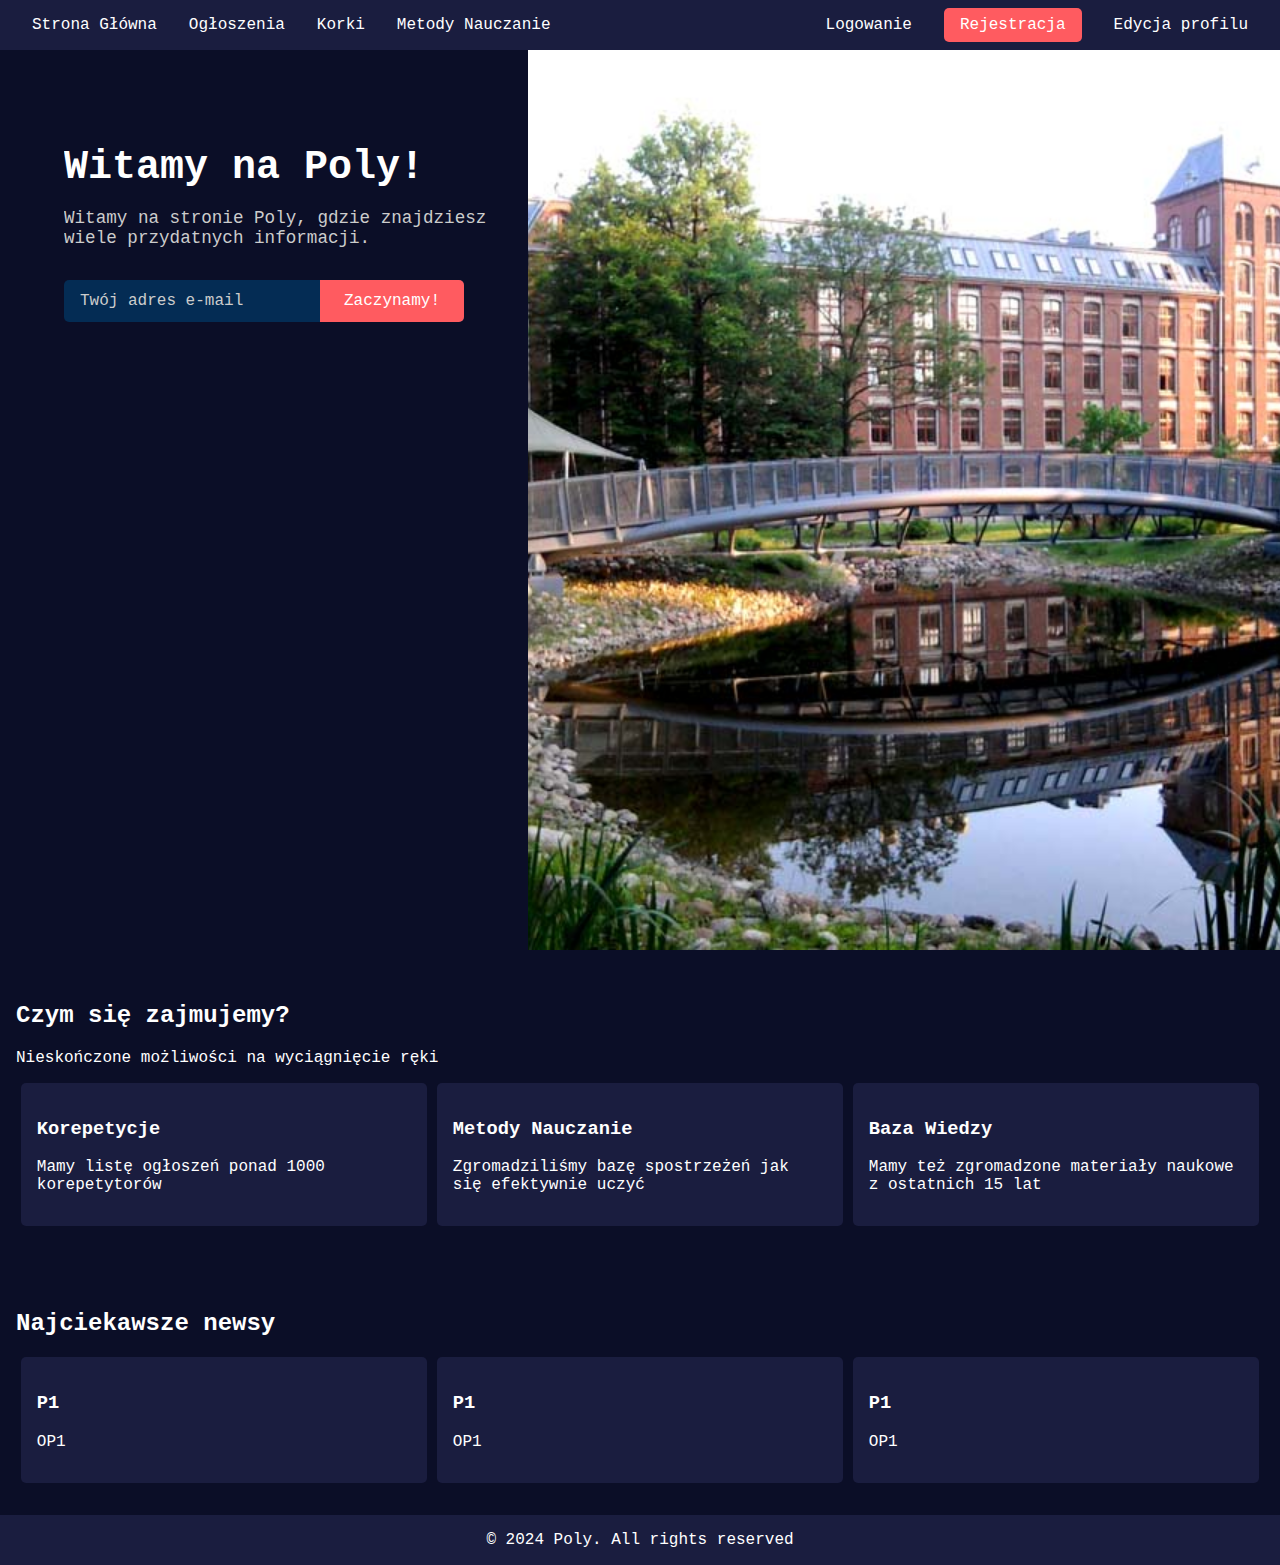
==== index.html @ f76a1f0a "zmieniono fonty" ====
<!DOCTYPE html>
<html>
<head>
    <meta charset='utf-8'>
    <meta http-equiv='X-UA-Compatible' content='IE=edge'>
    <title>Poly</title>
    <meta name='viewport' content='width=device-width, initial-scale=1'>
    <link rel='stylesheet' type='text/css' media='screen' href='main.css'>
    <link rel='stylesheet' href='styles.css'>
</head>
<body>
    <header>
        <nav>
            <ul class="nav-left">
                <li><a href="index.html">Strona Główna</a></li>
                <li><a href="subsites/info.html">Ogłoszenia</a></li>
                <li><a href="subsites/koreprtycje.html">Korki</a></li>
                <li><a href="subsites/metody.html">Metody Nauczanie</a></li>
            </ul>
            <ul class="nav-right">
                <li><a href="subsites/login.html">Logowanie</a></li>
                <li><a href="subsites/register.html" class="sign-up">Rejestracja</a></li>
                <li><a href="subsites/edit.html">Edycja profilu</a></li>
            </ul>
        </nav>
    </header>
    <section id="first">
        <div class="left-content">
            <div class="text-container">
                <h1 id="animated-text" class="animated-text">Witamy na Poly!</h1>
                <p class="subtext">Witamy na stronie Poly, gdzie znajdziesz wiele przydatnych informacji.</p>
            </div>
            <div class="email-signup">
                <input type="email" class="email-input" placeholder="Twój adres e-mail">
                <button class="signup-button">Zaczynamy!</button>
            </div>
        </div>
        <div class="right-content"></div>
    </section>
           
    <section id="what-we-do">
        <h2>Czym się zajmujemy?</h2>
        <p>Nieskończone możliwości na wyciągnięcie ręki</p>
        <div class="features">
            <div class="feature">
                <h3>Korepetycje</h3>
                <p>Mamy listę ogłoszeń ponad 1000 korepetytorów</p>
            </div>
            <div class="feature">
                <h3>Metody Nauczanie</h3>
                <p>Zgromadziliśmy bazę spostrzeżeń jak się efektywnie uczyć</p>
            </div>
            <div class="feature">
                <h3>Baza Wiedzy</h3>
                <p>Mamy też zgromadzone materiały naukowe z ostatnich 15 lat</p>
            </div>
        </div>
    </section>
    <section id="blog">
        <h2>Najciekawsze newsy</h2>
        <div class="blog-posts">
            <div class="post">
                <h3>P1</h3>
                <p>OP1</p>
            </div>
            <div class="post">
                <h3>P1</h3>
                <p>OP1</p>
            </div>
            <div class="post">
                <h3>P1</h3>
                <p>OP1</p>
            </div>
        </div>
    </section>
    <footer>&copy; 2024 Poly. All rights reserved</footer>
    <script src='script.js'></script>
</body>
</html>
---- styles.css ----
body {
    font-family: 'Courier New', Courier, monospace;;
    margin: 0;
    padding: 0;
    background-color: #0b0e27;
    color: #fff;
}

header {
    background-color: #1a1d3f;
    padding: 1rem;
}

nav {
    display: flex;
    justify-content: space-between;
}

.nav-left, .nav-right {
    display: flex;
}

nav ul {
    list-style-type: none;
    margin: 0;
    padding: 0;
}

nav ul li {
    margin: 0 1rem;
}

nav ul li a {
    color: #fff;
    text-decoration: none;
}

nav ul li .sign-up {
    background-color: #ff5b60;
    padding: 0.5rem 1rem;
    border-radius: 5px;
}

#first {
    display: flex;
    height: 100vh;
    position: relative;
}

.left-content {
    flex: 0 0 30%;
    display: flex;
    flex-direction: column;
    justify-content: center;
    padding: 2rem;
    margin-left: 2rem;
    margin-top: -35rem;
}

.right-content {
    flex: 0 0 65%; 
    background-size: cover;
    background-position: center;
    transition: background-image 1s ease-in-out;
}


.text-container {
    width: 45ch;
    overflow: hidden;
}

.animated-text {
    font-family: 'Courier New', Courier, monospace;
    font-size: 2.5rem;
    overflow: hidden;
    white-space: nowrap;
    border-right: .15em solid transparent;
    width: 45ch;
    animation: typing 3s steps(20, end);
    margin-bottom: 1rem;
}

.subtext {
    font-family: 'Courier New', Courier, monospace;
    font-size: 1.1rem;
    color: #ccc;
    margin-bottom: 2rem;
}


.email-signup {
    display: flex;
    align-items: center;
    background-color: #042c54;
    border-radius: 5px;
    overflow: hidden;
    max-width: 400px;
}

.email-input {
    font-family: 'Courier New', Courier, monospace;;
    flex: 1;
    padding: 0.75rem;
    border: none;
    border-radius: 0;
    font-size: 1rem;
    color: #fff;
    background-color: transparent;
    outline: none;
    padding-left: 1rem;
}

.email-input::placeholder {
    color: #cccccc;
}

.signup-button {
    font-family: 'Courier New', Courier, monospace;
    background-color: #ff5b60;
    color: #fff;
    padding: 0.75rem 1.5rem;
    border: none;
    cursor: pointer;
    font-size: 1rem;
    border-radius: 0;
}

.right-content {
    flex: 1;
    background-size: cover;
    background-position: center;
    transition: background-image 1s ease-in-out;
}

.features, .blog-posts {
    display: flex;
    justify-content: space-around;
}

.feature, .post {
    background-color: #1a1d3f;
    padding: 1rem;
    border-radius: 5px;
    width: 30%;
}

footer {
    background-color: #1a1d3f;
    text-align: center;
    padding: 1rem;
    position: relative;
}

@keyframes typing {
    from { width: 0; }
    to { width: 18ch; }
}

@keyframes blink-caret {
    from, to { border-color: transparent; }
    50% { border-color: orange; }
}

#what-we-do, #blog{
    padding: 2rem 1rem;
}
.features, .blog-posts{
    display: flex;
    justify-content: space-around;
}
.feature, .post{
    background-color: #1a1d3f;
    padding: 1rem;
    border-radius: 5px;
    width: 30%;
}
footer{
    background-color: #1a1d3f;
    text-align: center;
    padding: 1rem;
    position: relative;
}
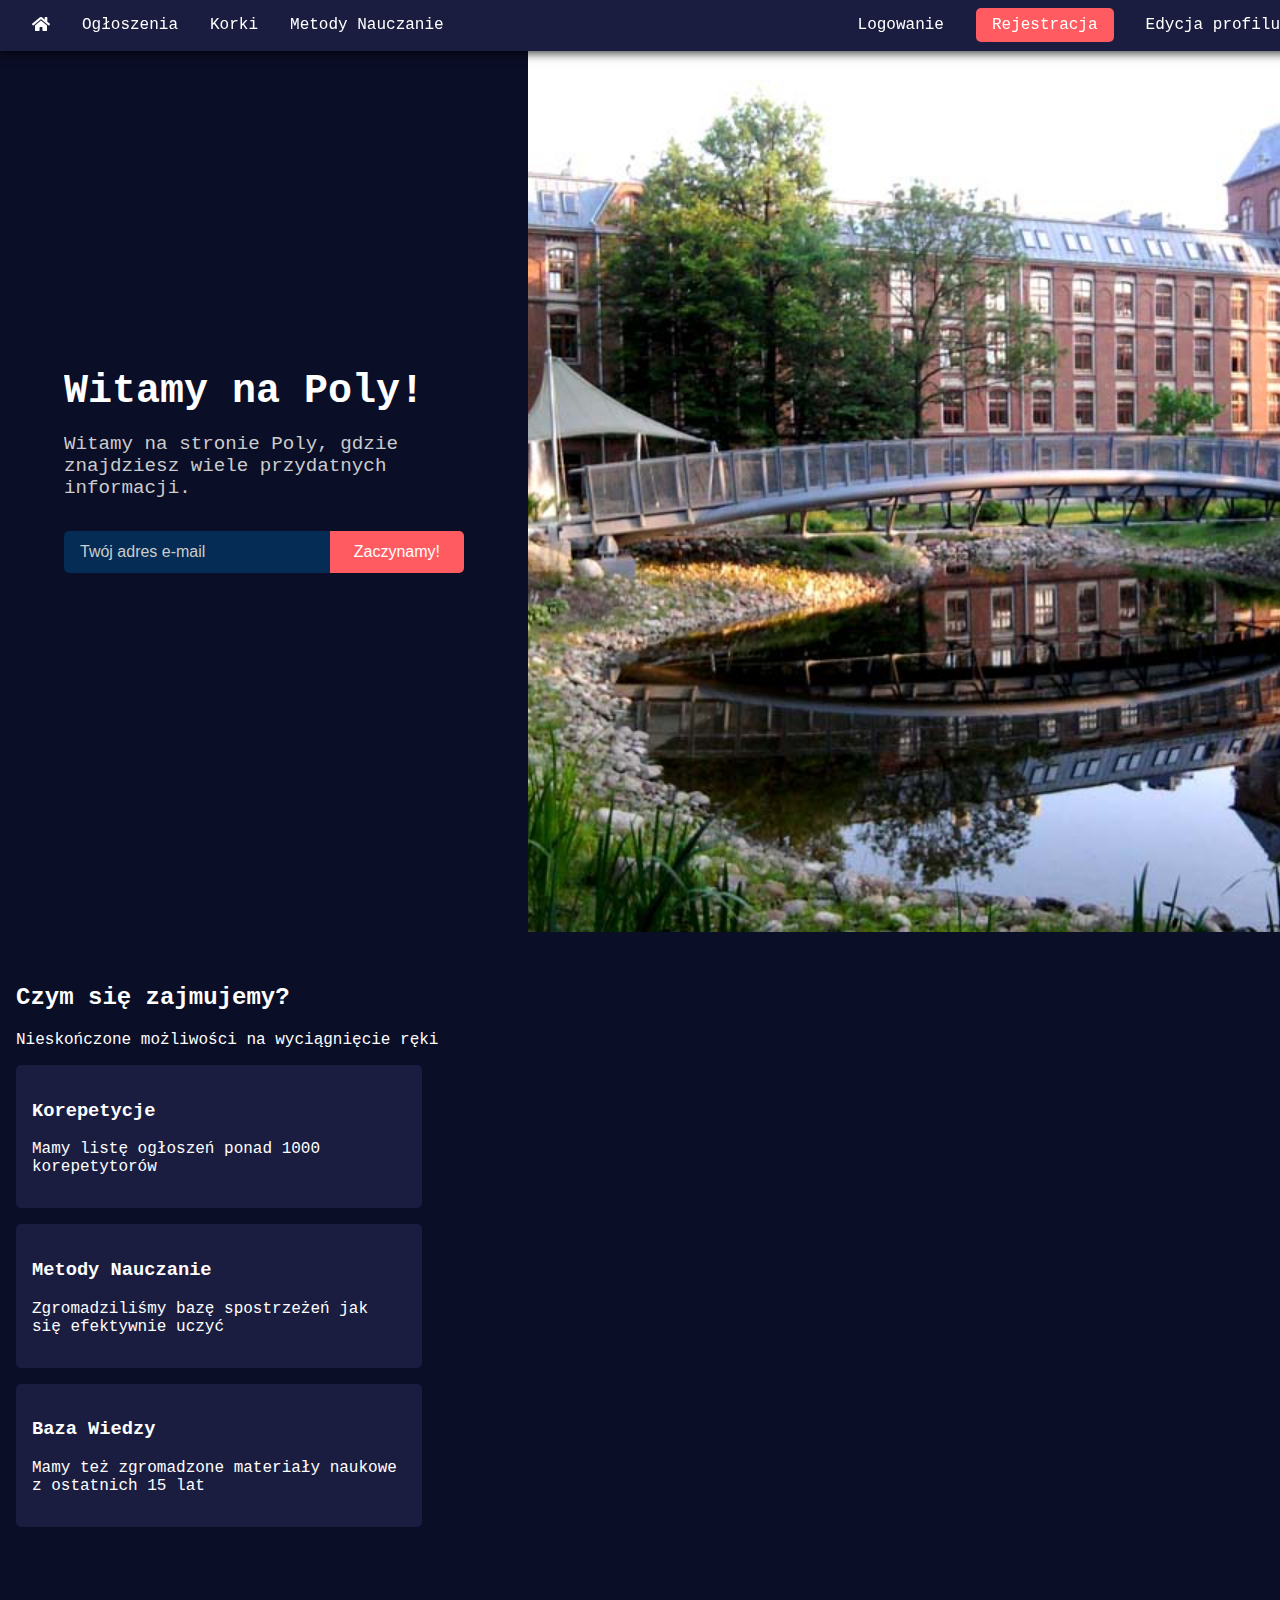
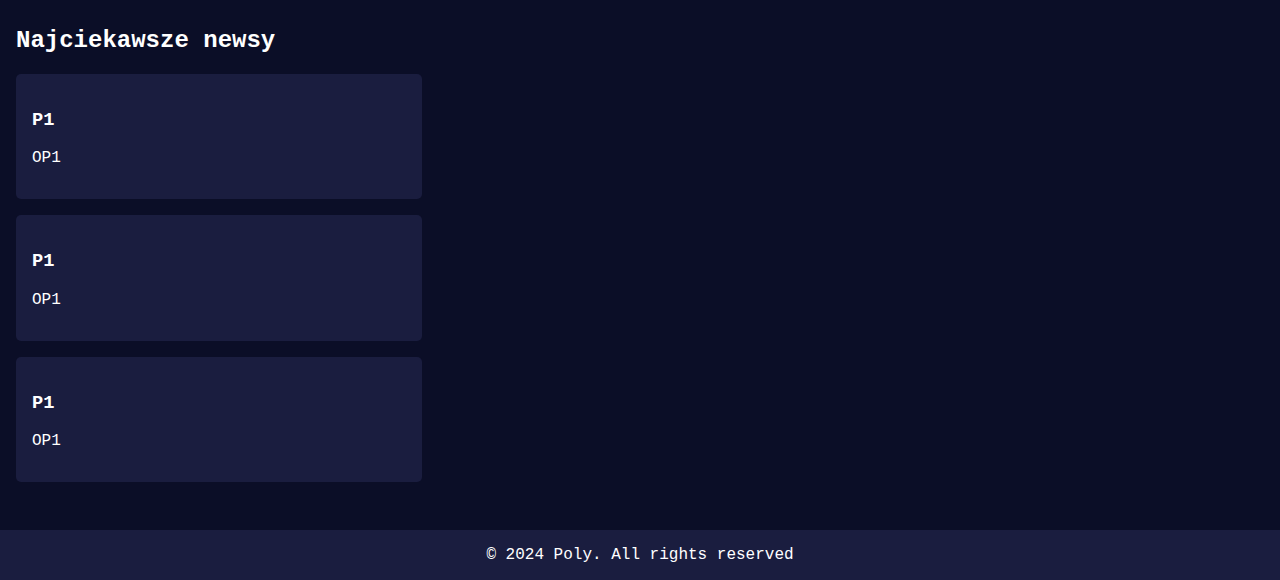
==== commit f5725190: "working on" ====
--- a/index.html
+++ b/index.html
@@ -7,12 +7,13 @@
     <meta name='viewport' content='width=device-width, initial-scale=1'>
     <link rel='stylesheet' type='text/css' media='screen' href='main.css'>
     <link rel='stylesheet' href='styles.css'>
+    <link rel="stylesheet" href="https://cdnjs.cloudflare.com/ajax/libs/font-awesome/5.15.4/css/all.min.css">
 </head>
 <body>
     <header>
         <nav>
             <ul class="nav-left">
-                <li><a href="index.html">Strona Główna</a></li>
+                <li><a href="index.html"><i class="fas fa-home"></i></a></li>
                 <li><a href="subsites/info.html">Ogłoszenia</a></li>
                 <li><a href="subsites/koreprtycje.html">Korki</a></li>
                 <li><a href="subsites/metody.html">Metody Nauczanie</a></li>
@@ -24,55 +25,59 @@
             </ul>
         </nav>
     </header>
-    <section id="first">
-        <div class="left-content">
-            <div class="text-container">
-                <h1 id="animated-text" class="animated-text">Witamy na Poly!</h1>
-                <p class="subtext">Witamy na stronie Poly, gdzie znajdziesz wiele przydatnych informacji.</p>
+    <div class="s1">
+        <section id="first">
+            <div class="left-content">
+                <div class="text-container">
+                    <h1 id="animated-text" class="animated-text">Witamy na Poly!</h1>
+                    <p class="subtext">Witamy na stronie Poly, gdzie znajdziesz wiele przydatnych informacji.</p>
+                </div>
+                <div class="email-signup">
+                    <input type="email" class="email-input" placeholder="Twój adres e-mail">
+                    <button class="signup-button">Zaczynamy!</button>
+                </div>
             </div>
-            <div class="email-signup">
-                <input type="email" class="email-input" placeholder="Twój adres e-mail">
-                <button class="signup-button">Zaczynamy!</button>
+            <div class="right-content"></div>
+        </section>
+    </div>
+    
+    <div class="s2">
+        <section id="what-we-do">
+            <h2>Czym się zajmujemy?</h2>
+            <p>Nieskończone możliwości na wyciągnięcie ręki</p>
+            <div class="features">
+                <div class="feature">
+                    <h3>Korepetycje</h3>
+                    <p>Mamy listę ogłoszeń ponad 1000 korepetytorów</p>
+                </div>
+                <div class="feature">
+                    <h3>Metody Nauczanie</h3>
+                    <p>Zgromadziliśmy bazę spostrzeżeń jak się efektywnie uczyć</p>
+                </div>
+                <div class="feature">
+                    <h3>Baza Wiedzy</h3>
+                    <p>Mamy też zgromadzone materiały naukowe z ostatnich 15 lat</p>
+                </div>
             </div>
-        </div>
-        <div class="right-content"></div>
-    </section>
-           
-    <section id="what-we-do">
-        <h2>Czym się zajmujemy?</h2>
-        <p>Nieskończone możliwości na wyciągnięcie ręki</p>
-        <div class="features">
-            <div class="feature">
-                <h3>Korepetycje</h3>
-                <p>Mamy listę ogłoszeń ponad 1000 korepetytorów</p>
+        </section>
+        <section id="blog">
+            <h2>Najciekawsze newsy</h2>
+            <div class="blog-posts">
+                <div class="post">
+                    <h3>P1</h3>
+                    <p>OP1</p>
+                </div>
+                <div class="post">
+                    <h3>P1</h3>
+                    <p>OP1</p>
+                </div>
+                <div class="post">
+                    <h3>P1</h3>
+                    <p>OP1</p>
+                </div>
             </div>
-            <div class="feature">
-                <h3>Metody Nauczanie</h3>
-                <p>Zgromadziliśmy bazę spostrzeżeń jak się efektywnie uczyć</p>
-            </div>
-            <div class="feature">
-                <h3>Baza Wiedzy</h3>
-                <p>Mamy też zgromadzone materiały naukowe z ostatnich 15 lat</p>
-            </div>
-        </div>
-    </section>
-    <section id="blog">
-        <h2>Najciekawsze newsy</h2>
-        <div class="blog-posts">
-            <div class="post">
-                <h3>P1</h3>
-                <p>OP1</p>
-            </div>
-            <div class="post">
-                <h3>P1</h3>
-                <p>OP1</p>
-            </div>
-            <div class="post">
-                <h3>P1</h3>
-                <p>OP1</p>
-            </div>
-        </div>
-    </section>
+        </section>
+    </div>     
     <footer>&copy; 2024 Poly. All rights reserved</footer>
     <script src='script.js'></script>
 </body>
--- a/styles.css
+++ b/styles.css
@@ -1,14 +1,58 @@
 body {
-    font-family: 'Courier New', Courier, monospace;;
+    font-family: Arial, sans-serif;
     margin: 0;
     padding: 0;
     background-color: #0b0e27;
     color: #fff;
+    scroll-behavior: smooth; 
+    font-family: 'Courier New', Courier, monospace;
 }
 
 header {
     background-color: #1a1d3f;
     padding: 1rem;
+    position: fixed; 
+    top: 0;
+    width: 100%;
+    z-index: 1000; 
+    transition: opacity 0.5s ease, box-shadow 0.5s ease; 
+    box-shadow: 0 2px 10px rgba(0, 0, 0, 0.8); 
+}
+
+.header {
+    position: fixed;
+    top: 0;
+    width: 100%;
+    background-color: #2c2f33;
+    box-shadow: 0 4px 2px -2px gray;
+    z-index: 1000;
+    transition: all 0.3s ease-in-out;
+}
+
+.header ul {
+    display: flex;
+    list-style-type: none;
+    margin: 0;
+    padding: 0;
+}
+
+.header ul li {
+    margin: 0 15px;
+}
+
+.header ul li a {
+    text-decoration: none;
+    color: #ffffff;
+    font-size: 18px;
+    transition: color 0.3s ease-in-out;
+}
+
+.header ul li a:hover {
+    color: #f39c12;
+}
+
+.header ul li a i {
+    font-size: 20px;
 }
 
 nav {
@@ -41,10 +85,15 @@
     border-radius: 5px;
 }
 
-#first {
+#first, #second {
     display: flex;
     height: 100vh;
     position: relative;
+    padding-top: 2rem; 
+}
+
+#first {
+    flex-direction: row;
 }
 
 .left-content {
@@ -54,16 +103,8 @@
     justify-content: center;
     padding: 2rem;
     margin-left: 2rem;
-    margin-top: -35rem;
-}
-
-.right-content {
-    flex: 0 0 65%; 
-    background-size: cover;
-    background-position: center;
-    transition: background-image 1s ease-in-out;
-}
-
+    margin-top: -3rem;
+}
 
 .text-container {
     width: 45ch;
@@ -71,7 +112,6 @@
 }
 
 .animated-text {
-    font-family: 'Courier New', Courier, monospace;
     font-size: 2.5rem;
     overflow: hidden;
     white-space: nowrap;
@@ -82,13 +122,11 @@
 }
 
 .subtext {
-    font-family: 'Courier New', Courier, monospace;
-    font-size: 1.1rem;
+    font-size: 1.2rem;
     color: #ccc;
     margin-bottom: 2rem;
 }
 
-
 .email-signup {
     display: flex;
     align-items: center;
@@ -99,7 +137,6 @@
 }
 
 .email-input {
-    font-family: 'Courier New', Courier, monospace;;
     flex: 1;
     padding: 0.75rem;
     border: none;
@@ -116,7 +153,6 @@
 }
 
 .signup-button {
-    font-family: 'Courier New', Courier, monospace;
     background-color: #ff5b60;
     color: #fff;
     padding: 0.75rem 1.5rem;
@@ -127,7 +163,7 @@
 }
 
 .right-content {
-    flex: 1;
+    flex: 0 0 70%;
     background-size: cover;
     background-position: center;
     transition: background-image 1s ease-in-out;
@@ -135,15 +171,18 @@
 
 .features, .blog-posts {
     display: flex;
-    justify-content: space-around;
+    flex-direction: column;
+    align-items: flex-start; 
 }
 
 .feature, .post {
     background-color: #1a1d3f;
     padding: 1rem;
     border-radius: 5px;
-    width: 30%;
-}
+    width: 100%; 
+    margin-bottom: 1rem; 
+}
+
 
 footer {
     background-color: #1a1d3f;
@@ -154,7 +193,7 @@
 
 @keyframes typing {
     from { width: 0; }
-    to { width: 18ch; }
+    to { width: 45ch; }
 }
 
 @keyframes blink-caret {
@@ -162,6 +201,7 @@
     50% { border-color: orange; }
 }
 
+
 #what-we-do, #blog{
     padding: 2rem 1rem;
 }
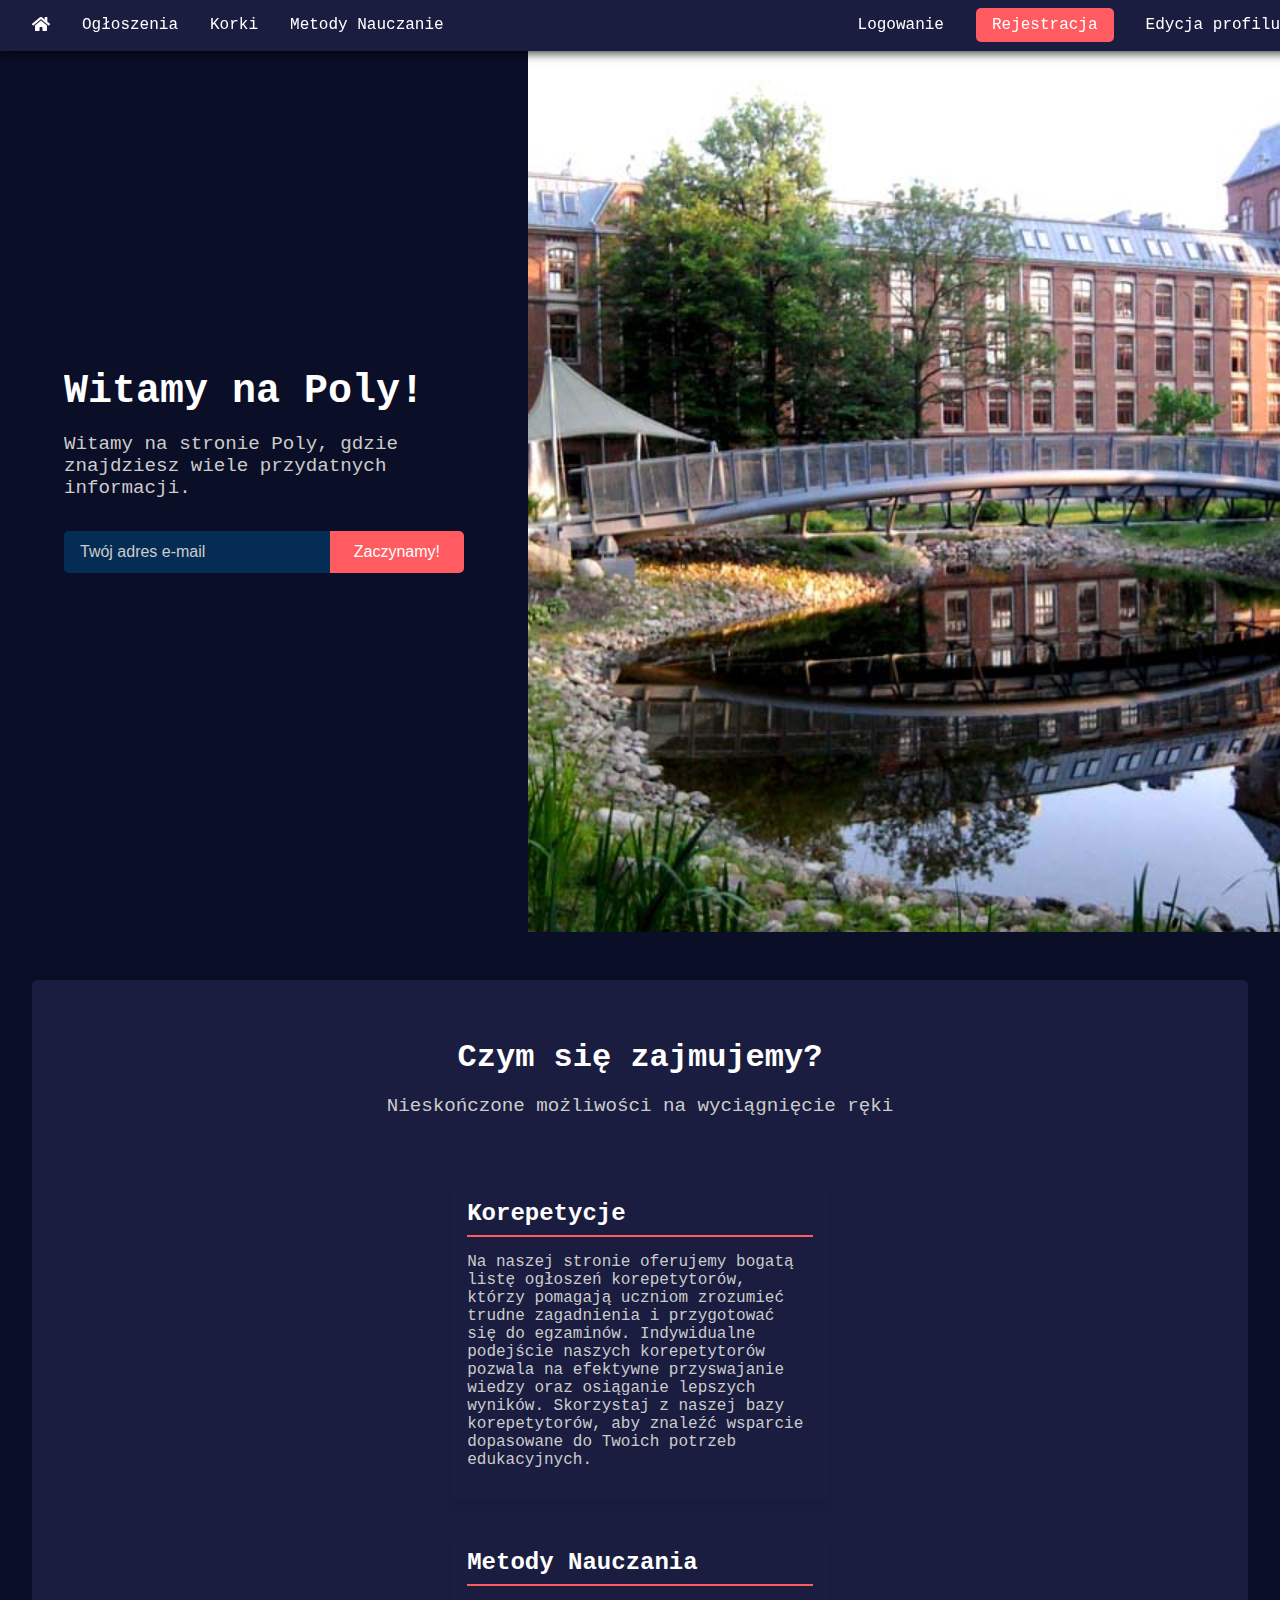
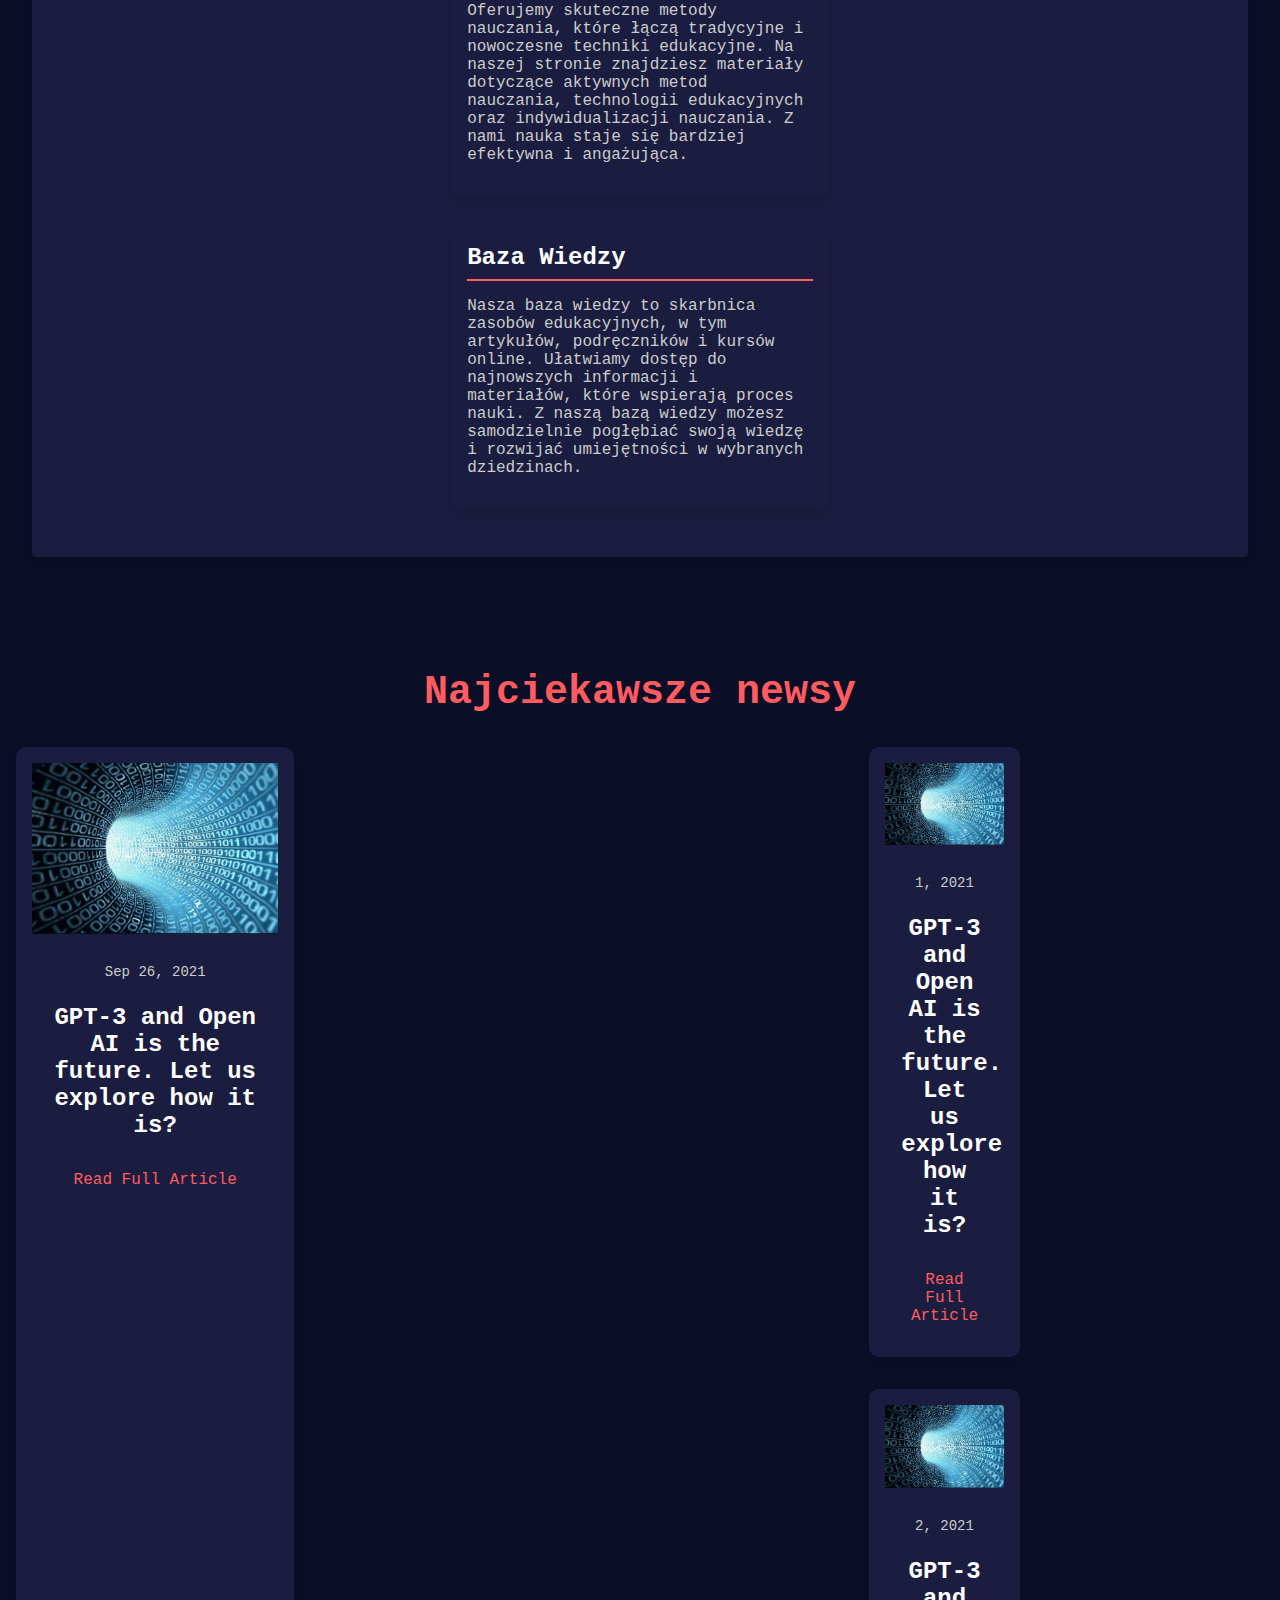
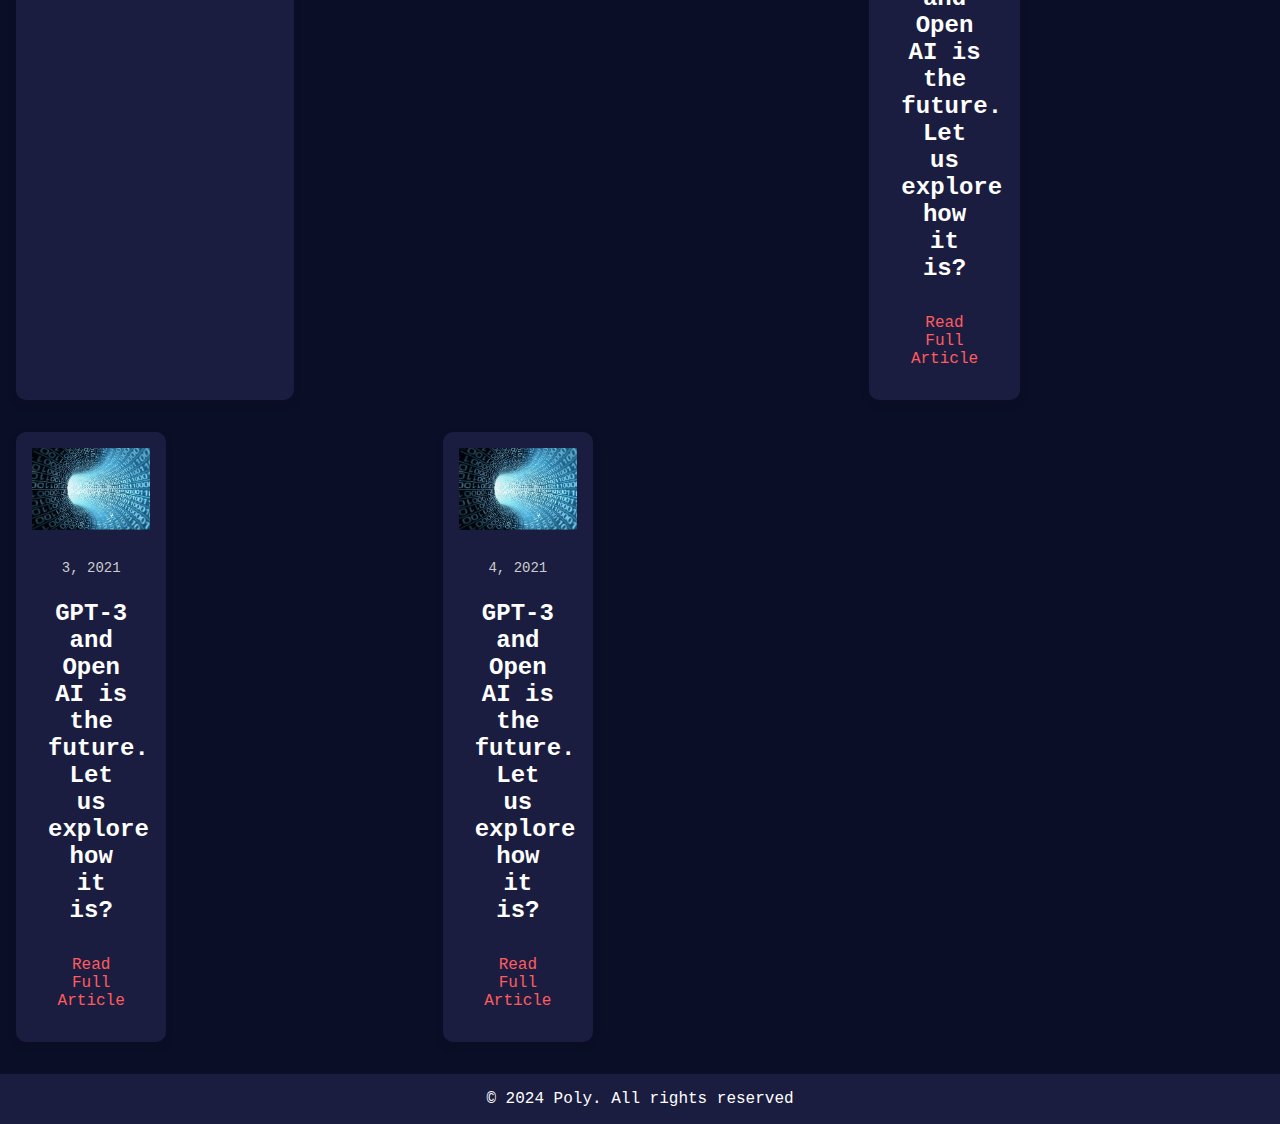
==== commit cc807190: "main site almost done" ====
--- a/index.html
+++ b/index.html
@@ -1,5 +1,6 @@
 <!DOCTYPE html>
 <html>
+
 <head>
     <meta charset='utf-8'>
     <meta http-equiv='X-UA-Compatible' content='IE=edge'>
@@ -9,6 +10,7 @@
     <link rel='stylesheet' href='styles.css'>
     <link rel="stylesheet" href="https://cdnjs.cloudflare.com/ajax/libs/font-awesome/5.15.4/css/all.min.css">
 </head>
+
 <body>
     <header>
         <nav>
@@ -40,45 +42,91 @@
             <div class="right-content"></div>
         </section>
     </div>
-    
+
     <div class="s2">
         <section id="what-we-do">
-            <h2>Czym się zajmujemy?</h2>
-            <p>Nieskończone możliwości na wyciągnięcie ręki</p>
-            <div class="features">
-                <div class="feature">
-                    <h3>Korepetycje</h3>
-                    <p>Mamy listę ogłoszeń ponad 1000 korepetytorów</p>
+            <div class="what-we-do-container">
+                <div class="what-we-do-content">
+                    <h2>Czym się zajmujemy?</h2>
+                    <p>Nieskończone możliwości na wyciągnięcie ręki</p>
                 </div>
-                <div class="feature">
-                    <h3>Metody Nauczanie</h3>
-                    <p>Zgromadziliśmy bazę spostrzeżeń jak się efektywnie uczyć</p>
+
+                <div class="features">
+                    <div class="feature">
+                        <h3>Korepetycje</h3>
+                        <p>Na naszej stronie oferujemy bogatą listę ogłoszeń korepetytorów, którzy pomagają uczniom
+                            zrozumieć trudne zagadnienia i przygotować się do egzaminów. Indywidualne podejście naszych
+                            korepetytorów pozwala na efektywne przyswajanie wiedzy oraz osiąganie lepszych wyników.
+                            Skorzystaj z naszej bazy korepetytorów, aby znaleźć wsparcie dopasowane do Twoich potrzeb
+                            edukacyjnych.</p>
+                    </div>
+                    <div class="feature">
+                        <h3>Metody Nauczania</h3>
+                        <p>Oferujemy skuteczne metody nauczania, które łączą tradycyjne i nowoczesne techniki
+                            edukacyjne. Na naszej stronie znajdziesz materiały dotyczące aktywnych metod nauczania,
+                            technologii edukacyjnych oraz indywidualizacji nauczania. Z nami nauka staje się bardziej
+                            efektywna i angażująca.</p>
+                    </div>
+                    <div class="feature">
+                        <h3>Baza Wiedzy</h3>
+                        <p>Nasza baza wiedzy to skarbnica zasobów edukacyjnych, w tym artykułów, podręczników i kursów
+                            online. Ułatwiamy dostęp do najnowszych informacji i materiałów, które wspierają proces
+                            nauki. Z naszą bazą wiedzy możesz samodzielnie pogłębiać swoją wiedzę i rozwijać
+                            umiejętności w wybranych dziedzinach.</p>
+                    </div>
+
                 </div>
-                <div class="feature">
-                    <h3>Baza Wiedzy</h3>
-                    <p>Mamy też zgromadzone materiały naukowe z ostatnich 15 lat</p>
+        </section>
+    </div>
+    <section id="blog" class="s3">
+        <h2>Najciekawsze newsy</h2>
+        <div class="blog-posts">
+            <div class="post post-large">
+                <img src="blogimg/s1.png" alt="Post Image 1">
+                <div class="post-content">
+                    <p class="post-date">Sep 26, 2021</p>
+                    <h3>GPT-3 and Open AI is the future. Let us explore how it is?</h3>
+                    <a href="#" class="read-more">Read Full Article</a>
                 </div>
             </div>
-        </section>
-        <section id="blog">
-            <h2>Najciekawsze newsy</h2>
-            <div class="blog-posts">
-                <div class="post">
-                    <h3>P1</h3>
-                    <p>OP1</p>
-                </div>
-                <div class="post">
-                    <h3>P1</h3>
-                    <p>OP1</p>
-                </div>
-                <div class="post">
-                    <h3>P1</h3>
-                    <p>OP1</p>
+            <div class="post">
+                <img src="blogimg/s1.png" alt="Post Image 2">
+                <div class="post-content">
+                    <p class="post-date">1, 2021</p>
+                    <h3>GPT-3 and Open AI is the future. Let us explore how it is?</h3>
+                    <a href="#" class="read-more">Read Full Article</a>
                 </div>
             </div>
-        </section>
-    </div>     
+            <div class="post">
+                <img src="blogimg/s1.png" alt="Post Image 3">
+                <div class="post-content">
+                    <p class="post-date">2, 2021</p>
+                    <h3>GPT-3 and Open AI is the future. Let us explore how it is?</h3>
+                    <a href="#" class="read-more">Read Full Article</a>
+                </div>
+            </div>
+            <div class="post">
+                <img src="blogimg/s1.png" alt="Post Image 4">
+                <div class="post-content">
+                    <p class="post-date">3, 2021</p>
+                    <h3>GPT-3 and Open AI is the future. Let us explore how it is?</h3>
+                    <a href="#" class="read-more">Read Full Article</a>
+                </div>
+            </div>
+            <div class="post">
+                <img src="blogimg/s1.png" alt="Post Image 5">
+                <div class="post-content">
+                    <p class="post-date">4, 2021</p>
+                    <h3>GPT-3 and Open AI is the future. Let us explore how it is?</h3>
+                    <a href="#" class="read-more">Read Full Article</a>
+                </div>
+            </div>
+        </div>
+    </section>
+
+    </div>
     <footer>&copy; 2024 Poly. All rights reserved</footer>
     <script src='script.js'></script>
 </body>
-</html>
+
+</html>--- a/styles.css
+++ b/styles.css
@@ -1,223 +1,353 @@
 body {
-    font-family: Arial, sans-serif;
-    margin: 0;
-    padding: 0;
-    background-color: #0b0e27;
-    color: #fff;
-    scroll-behavior: smooth; 
-    font-family: 'Courier New', Courier, monospace;
+  font-family: "Courier New", Courier, monospace;
+  margin: 0;
+  padding: 0;
+  background-color: #0b0e27;
+  color: #fff;
+  scroll-behavior: smooth;
 }
 
 header {
-    background-color: #1a1d3f;
-    padding: 1rem;
-    position: fixed; 
-    top: 0;
-    width: 100%;
-    z-index: 1000; 
-    transition: opacity 0.5s ease, box-shadow 0.5s ease; 
-    box-shadow: 0 2px 10px rgba(0, 0, 0, 0.8); 
+  background-color: #1a1d3f;
+  padding: 1rem;
+  position: fixed;
+  top: 0;
+  width: 100%;
+  z-index: 1000;
+  transition:
+    opacity 0.5s ease,
+    box-shadow 0.5s ease;
+  box-shadow: 0 2px 10px rgba(0, 0, 0, 0.8);
 }
 
 .header {
-    position: fixed;
-    top: 0;
-    width: 100%;
-    background-color: #2c2f33;
-    box-shadow: 0 4px 2px -2px gray;
-    z-index: 1000;
-    transition: all 0.3s ease-in-out;
+  position: fixed;
+  top: 0;
+  width: 100%;
+  background-color: #2c2f33;
+  box-shadow: 0 4px 2px -2px gray;
+  z-index: 1000;
+  transition: all 0.3s ease-in-out;
 }
 
 .header ul {
-    display: flex;
-    list-style-type: none;
-    margin: 0;
-    padding: 0;
+  display: flex;
+  list-style-type: none;
+  margin: 0;
+  padding: 0;
 }
 
 .header ul li {
-    margin: 0 15px;
+  margin: 0 15px;
 }
 
 .header ul li a {
-    text-decoration: none;
-    color: #ffffff;
-    font-size: 18px;
-    transition: color 0.3s ease-in-out;
+  text-decoration: none;
+  color: #ffffff;
+  font-size: 18px;
+  transition: color 0.3s ease-in-out;
 }
 
 .header ul li a:hover {
-    color: #f39c12;
+  color: #f39c12;
 }
 
 .header ul li a i {
-    font-size: 20px;
+  font-size: 20px;
 }
 
 nav {
-    display: flex;
-    justify-content: space-between;
-}
-
-.nav-left, .nav-right {
-    display: flex;
+  display: flex;
+  justify-content: space-between;
+}
+
+.nav-left,
+.nav-right {
+  display: flex;
 }
 
 nav ul {
-    list-style-type: none;
-    margin: 0;
-    padding: 0;
+  list-style-type: none;
+  margin: 0;
+  padding: 0;
 }
 
 nav ul li {
-    margin: 0 1rem;
+  margin: 0 1rem;
 }
 
 nav ul li a {
-    color: #fff;
-    text-decoration: none;
+  color: #fff;
+  text-decoration: none;
 }
 
 nav ul li .sign-up {
-    background-color: #ff5b60;
-    padding: 0.5rem 1rem;
-    border-radius: 5px;
-}
-
-#first, #second {
-    display: flex;
-    height: 100vh;
-    position: relative;
-    padding-top: 2rem; 
+  background-color: #ff5b60;
+  padding: 0.5rem 1rem;
+  border-radius: 5px;
+}
+
+#first,
+#second {
+  display: flex;
+  height: 100vh;
+  position: relative;
+  padding-top: 2rem;
 }
 
 #first {
-    flex-direction: row;
+  flex-direction: row;
 }
 
 .left-content {
-    flex: 0 0 30%;
-    display: flex;
-    flex-direction: column;
-    justify-content: center;
-    padding: 2rem;
-    margin-left: 2rem;
-    margin-top: -3rem;
+  flex: 0 0 30%;
+  display: flex;
+  flex-direction: column;
+  justify-content: center;
+  padding: 2rem;
+  margin-left: 2rem;
+  margin-top: -3rem;
 }
 
 .text-container {
-    width: 45ch;
-    overflow: hidden;
+  width: 45ch;
+  overflow: hidden;
 }
 
 .animated-text {
-    font-size: 2.5rem;
-    overflow: hidden;
-    white-space: nowrap;
-    border-right: .15em solid transparent;
-    width: 45ch;
-    animation: typing 3s steps(20, end);
-    margin-bottom: 1rem;
+  font-size: 2.5rem;
+  overflow: hidden;
+  white-space: nowrap;
+  border-right: 0.15em solid transparent;
+  width: 45ch;
+  animation: typing 3s steps(20, end);
+  margin-bottom: 1rem;
 }
 
 .subtext {
-    font-size: 1.2rem;
-    color: #ccc;
-    margin-bottom: 2rem;
+  font-size: 1.2rem;
+  color: #ccc;
+  margin-bottom: 2rem;
 }
 
 .email-signup {
-    display: flex;
-    align-items: center;
-    background-color: #042c54;
-    border-radius: 5px;
-    overflow: hidden;
-    max-width: 400px;
+  display: flex;
+  align-items: center;
+  background-color: #042c54;
+  border-radius: 5px;
+  overflow: hidden;
+  max-width: 400px;
 }
 
 .email-input {
-    flex: 1;
-    padding: 0.75rem;
-    border: none;
-    border-radius: 0;
-    font-size: 1rem;
-    color: #fff;
-    background-color: transparent;
-    outline: none;
-    padding-left: 1rem;
+  flex: 1;
+  padding: 0.75rem;
+  border: none;
+  border-radius: 0;
+  font-size: 1rem;
+  color: #fff;
+  background-color: transparent;
+  outline: none;
+  padding-left: 1rem;
 }
 
 .email-input::placeholder {
-    color: #cccccc;
+  color: #cccccc;
 }
 
 .signup-button {
-    background-color: #ff5b60;
-    color: #fff;
-    padding: 0.75rem 1.5rem;
-    border: none;
-    cursor: pointer;
-    font-size: 1rem;
-    border-radius: 0;
+  background-color: #ff5b60;
+  color: #fff;
+  padding: 0.75rem 1.5rem;
+  border: none;
+  cursor: pointer;
+  font-size: 1rem;
+  border-radius: 0;
 }
 
 .right-content {
-    flex: 0 0 70%;
-    background-size: cover;
-    background-position: center;
-    transition: background-image 1s ease-in-out;
-}
-
-.features, .blog-posts {
-    display: flex;
-    flex-direction: column;
-    align-items: flex-start; 
+  flex: 0 0 70%;
+  background-size: cover;
+  background-position: center;
+  transition: background-image 1s ease-in-out;
+}
+
+.what-we-do-container {
+  background-color: #1a1d3f;
+  padding: 2rem;
+  border-radius: 5px;
+  box-shadow: 0 4px 8px rgba(0, 0, 0, 0.1);
+  text-align: center;
+  margin: 1rem;
+  display: flex;
+  flex-direction: column;
+  align-items: center;
+}
+
+.what-we-do-content {
+  margin-bottom: 2rem;
+}
+
+.what-we-do-content h2 {
+  font-size: 2rem;
+  margin-bottom: 0.5rem;
+}
+
+.what-we-do-content p {
+  font-size: 1.2rem;
+  color: #ccc;
+}
+
+.side-image {
+  width: 20%;
+  max-width: 200px;
+  margin: 0 1rem;
+}
+
+.features {
+  display: flex;
+  flex-direction: column;
+  align-items: center;
+  text-align: left;
+}
+
+.feature {
+  background-color: #1a1d3f;
+  padding: 2rem;
+  border-radius: 5px;
+  width: 80%;
+  margin: 1rem;
+  box-shadow: 0 4px 8px rgba(0, 0, 0, 0.1);
+  transition:
+    transform 0.3s ease,
+    box-shadow 0.3s ease;
+}
+
+.feature h3 {
+  margin-top: 0;
+  color: #fff;
+  font-size: 1.5rem;
+  margin-bottom: 0.5rem;
+  border-bottom: 2px solid #ff5b60;
+  padding-bottom: 0.5rem;
+}
+
+.feature p {
+  color: #ccc;
+  font-size: 1rem;
+}
+
+.feature:hover {
+  transform: translateY(-5px);
+  box-shadow: 0 8px 16px rgba(0, 0, 0, 0.2);
+}
+
+@keyframes typing {
+  from {
+    width: 0;
+  }
+  to {
+    width: 20ch;
+  }
+}
+
+@keyframes blink-caret {
+  from,
+  to {
+    border-color: transparent;
+  }
+  50% {
+    border-color: orange;
+  }
+}
+
+#what-we-do,
+#blog {
+  padding: 2rem 1rem;
+}
+
+.features {
+  display: flex;
+  justify-content: space-around;
 }
 
 .feature, .post {
-    background-color: #1a1d3f;
-    padding: 1rem;
-    border-radius: 5px;
-    width: 100%; 
-    margin-bottom: 1rem; 
-}
-
+  background-color: #1a1d3f;
+  padding: 1rem;
+  border-radius: 5px;
+  width: 30%;
+}
+#blog {
+  padding: 2rem 1rem;
+  text-align: center;
+}
+
+#blog h2 {
+  font-size: 2.5rem;
+  color: #ff5b60;
+  margin-bottom: 2rem;
+}
+
+.blog-posts {
+  display: grid;
+  grid-template-columns: repeat(3, 1fr);
+  grid-template-rows: repeat(2, 1fr);
+  gap: 2rem;
+}
+
+.post {
+  background-color: #1a1d3f;
+  border-radius: 10px;
+  overflow: hidden;
+  box-shadow: 0 4px 8px rgba(0, 0, 0, 0.1);
+  transition:
+    transform 0.3s ease,
+    box-shadow 0.3s ease;
+}
+
+.post-large {
+  grid-column: span 2;
+  grid-row: span 2;
+}
+
+.post img {
+  width: 100%;
+  height: auto;
+  display: block;
+}
+
+.post-content {
+  padding: 1rem;
+}
+
+.post-date {
+  font-size: 0.875rem;
+  color: #ccc;
+  margin-bottom: 0.5rem;
+}
+
+.post h3 {
+  font-size: 1.5rem;
+  color: #fff;
+  margin-bottom: 1rem;
+}
+
+.read-more {
+  font-size: 1rem;
+  color: #ff5b60;
+  text-decoration: none;
+  display: inline-block;
+  margin-top: 1rem;
+}
+
+.post:hover {
+  transform: translateY(-5px);
+  box-shadow: 0 8px 16px rgba(0, 0, 0, 0.2);
+}
 
 footer {
-    background-color: #1a1d3f;
-    text-align: center;
-    padding: 1rem;
-    position: relative;
-}
-
-@keyframes typing {
-    from { width: 0; }
-    to { width: 45ch; }
-}
-
-@keyframes blink-caret {
-    from, to { border-color: transparent; }
-    50% { border-color: orange; }
-}
-
-
-#what-we-do, #blog{
-    padding: 2rem 1rem;
-}
-.features, .blog-posts{
-    display: flex;
-    justify-content: space-around;
-}
-.feature, .post{
-    background-color: #1a1d3f;
-    padding: 1rem;
-    border-radius: 5px;
-    width: 30%;
-}
-footer{
-    background-color: #1a1d3f;
-    text-align: center;
-    padding: 1rem;
-    position: relative;
-}+  background-color: #1a1d3f;
+  text-align: center;
+  padding: 1rem;
+  position: relative;
+}
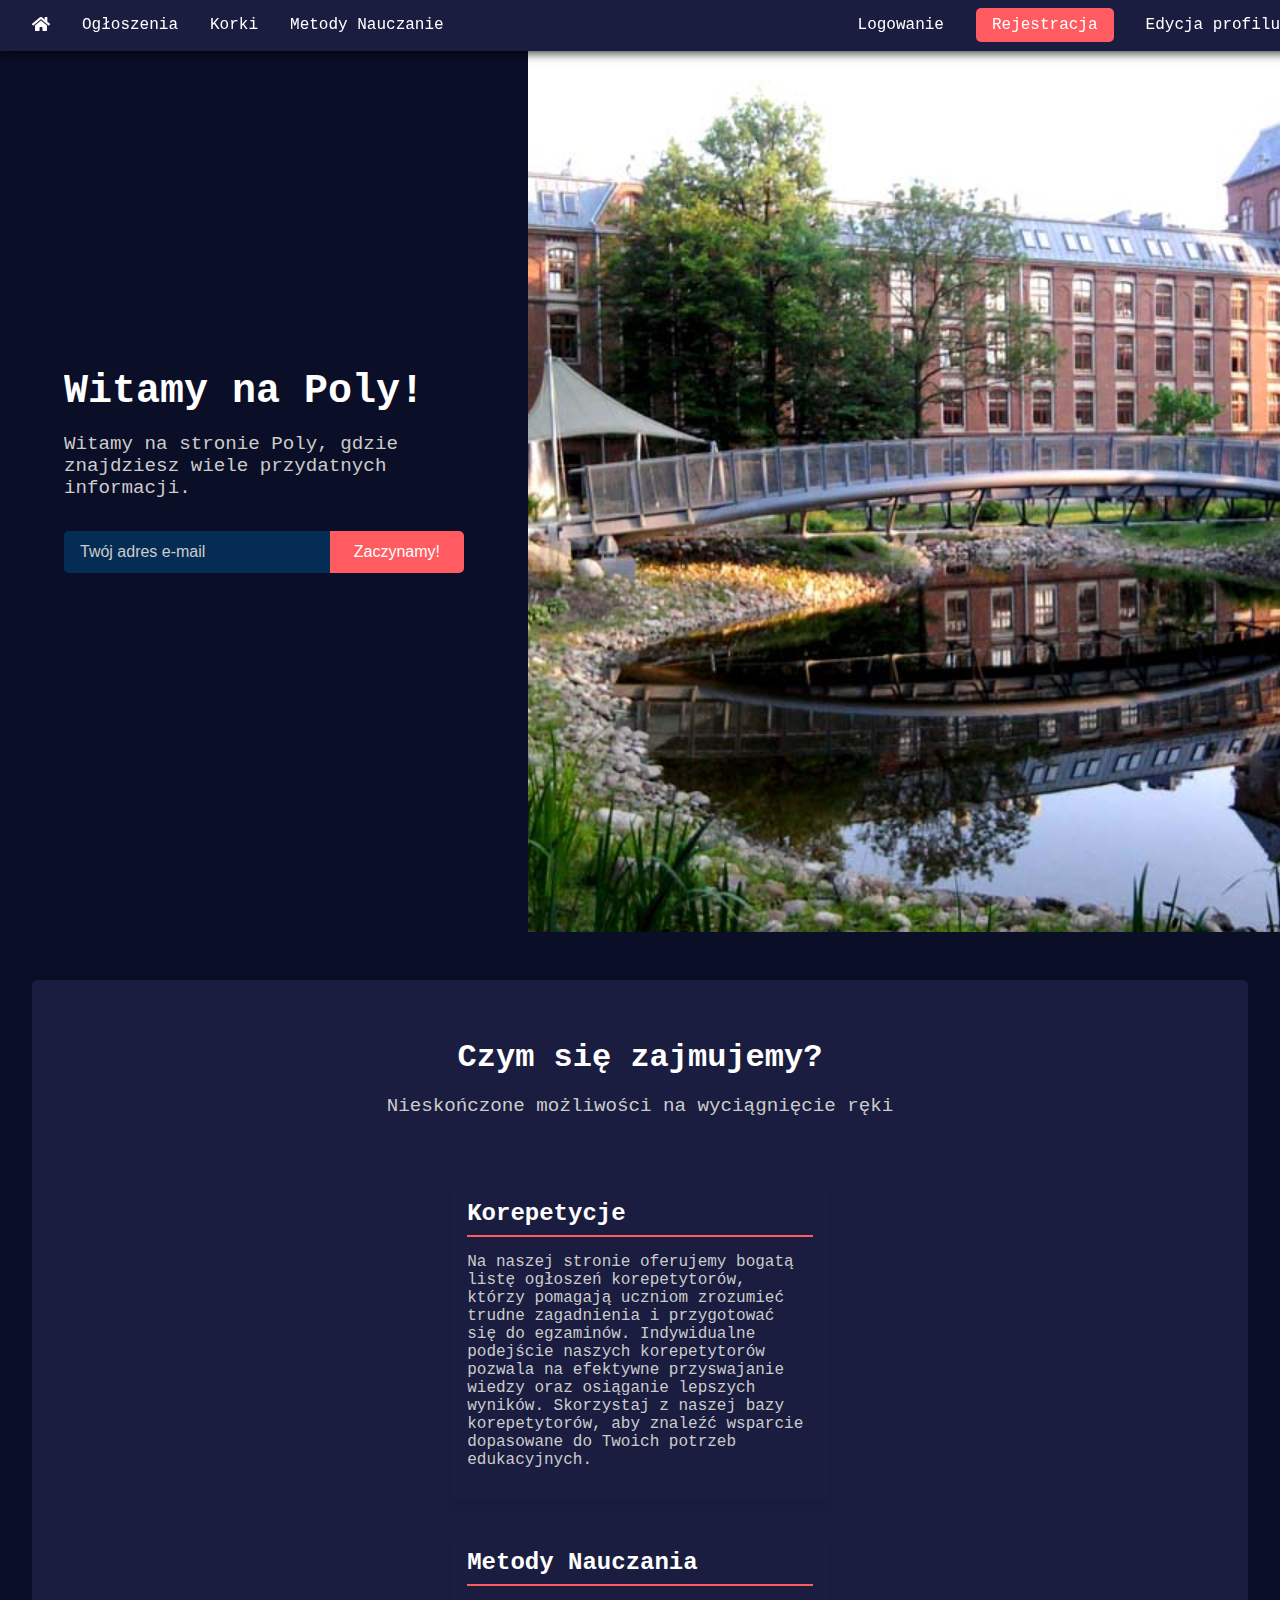
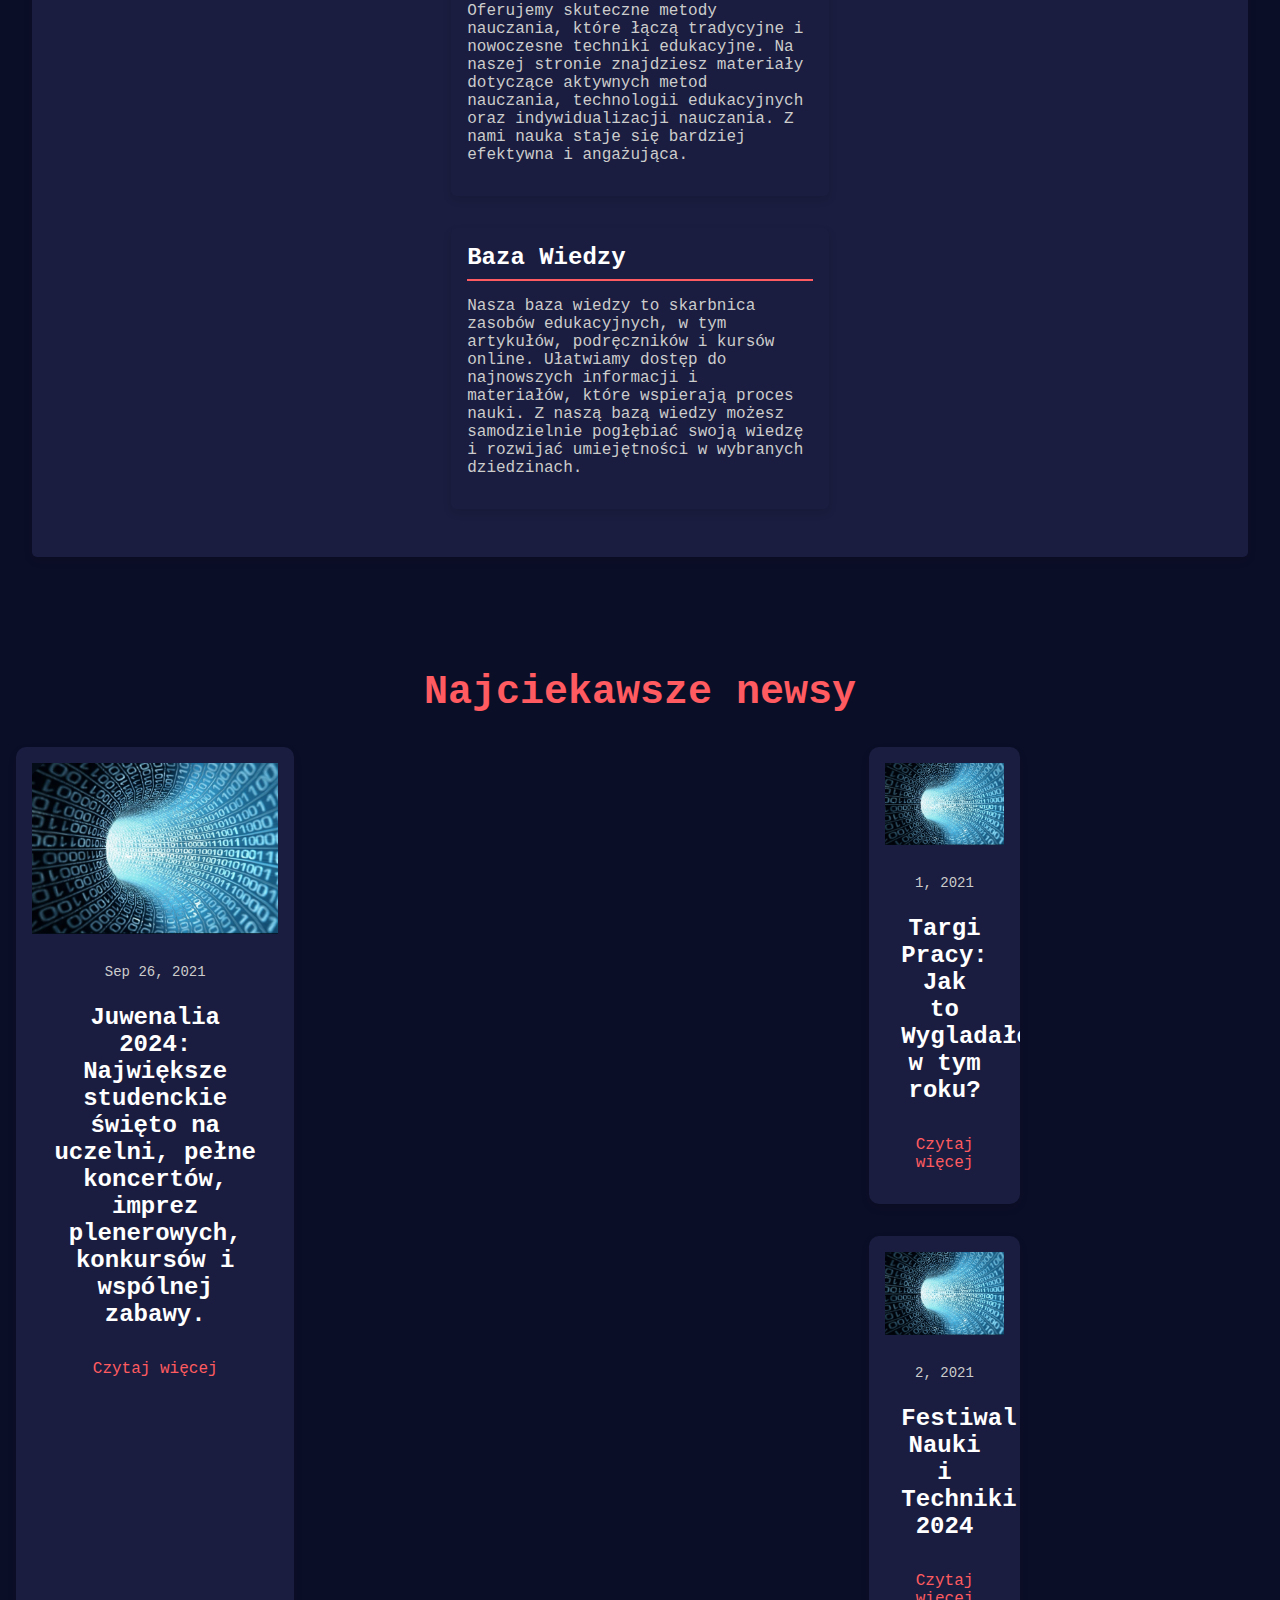
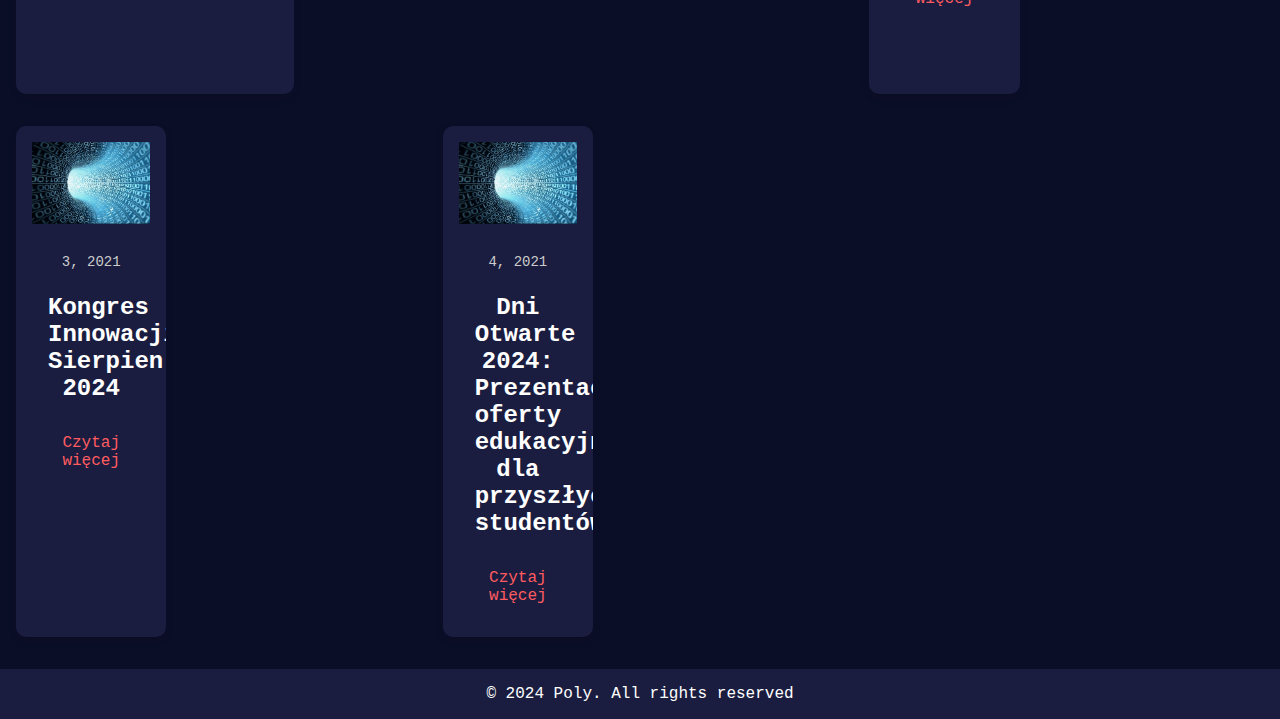
==== commit fe57e80e: "fixes" ====
--- a/index.html
+++ b/index.html
@@ -85,40 +85,40 @@
                 <img src="blogimg/s1.png" alt="Post Image 1">
                 <div class="post-content">
                     <p class="post-date">Sep 26, 2021</p>
-                    <h3>GPT-3 and Open AI is the future. Let us explore how it is?</h3>
-                    <a href="#" class="read-more">Read Full Article</a>
+                    <h3>Juwenalia 2024: Największe studenckie święto na uczelni, pełne koncertów, imprez plenerowych, konkursów i wspólnej zabawy.</h3>
+                    <a href="#" class="read-more">Czytaj więcej</a>
                 </div>
             </div>
             <div class="post">
                 <img src="blogimg/s1.png" alt="Post Image 2">
                 <div class="post-content">
                     <p class="post-date">1, 2021</p>
-                    <h3>GPT-3 and Open AI is the future. Let us explore how it is?</h3>
-                    <a href="#" class="read-more">Read Full Article</a>
+                    <h3>Targi Pracy: Jak to Wygladało w tym roku?</h3>
+                    <a href="#" class="read-more">Czytaj więcej</a>
                 </div>
             </div>
             <div class="post">
                 <img src="blogimg/s1.png" alt="Post Image 3">
                 <div class="post-content">
                     <p class="post-date">2, 2021</p>
-                    <h3>GPT-3 and Open AI is the future. Let us explore how it is?</h3>
-                    <a href="#" class="read-more">Read Full Article</a>
+                    <h3>Festiwal Nauki i Techniki 2024</h3>
+                    <a href="#" class="read-more">Czytaj więcej</a>
                 </div>
             </div>
             <div class="post">
                 <img src="blogimg/s1.png" alt="Post Image 4">
                 <div class="post-content">
                     <p class="post-date">3, 2021</p>
-                    <h3>GPT-3 and Open AI is the future. Let us explore how it is?</h3>
-                    <a href="#" class="read-more">Read Full Article</a>
+                    <h3>Kongres Innowacji Sierpien 2024</h3>
+                    <a href="#" class="read-more">Czytaj więcej</a>
                 </div>
             </div>
             <div class="post">
                 <img src="blogimg/s1.png" alt="Post Image 5">
                 <div class="post-content">
                     <p class="post-date">4, 2021</p>
-                    <h3>GPT-3 and Open AI is the future. Let us explore how it is?</h3>
-                    <a href="#" class="read-more">Read Full Article</a>
+                    <h3>Dni Otwarte 2024: Prezentacja oferty edukacyjnej dla przyszłych studentów.</h3>
+                    <a href="#" class="read-more">Czytaj więcej</a>
                 </div>
             </div>
         </div>
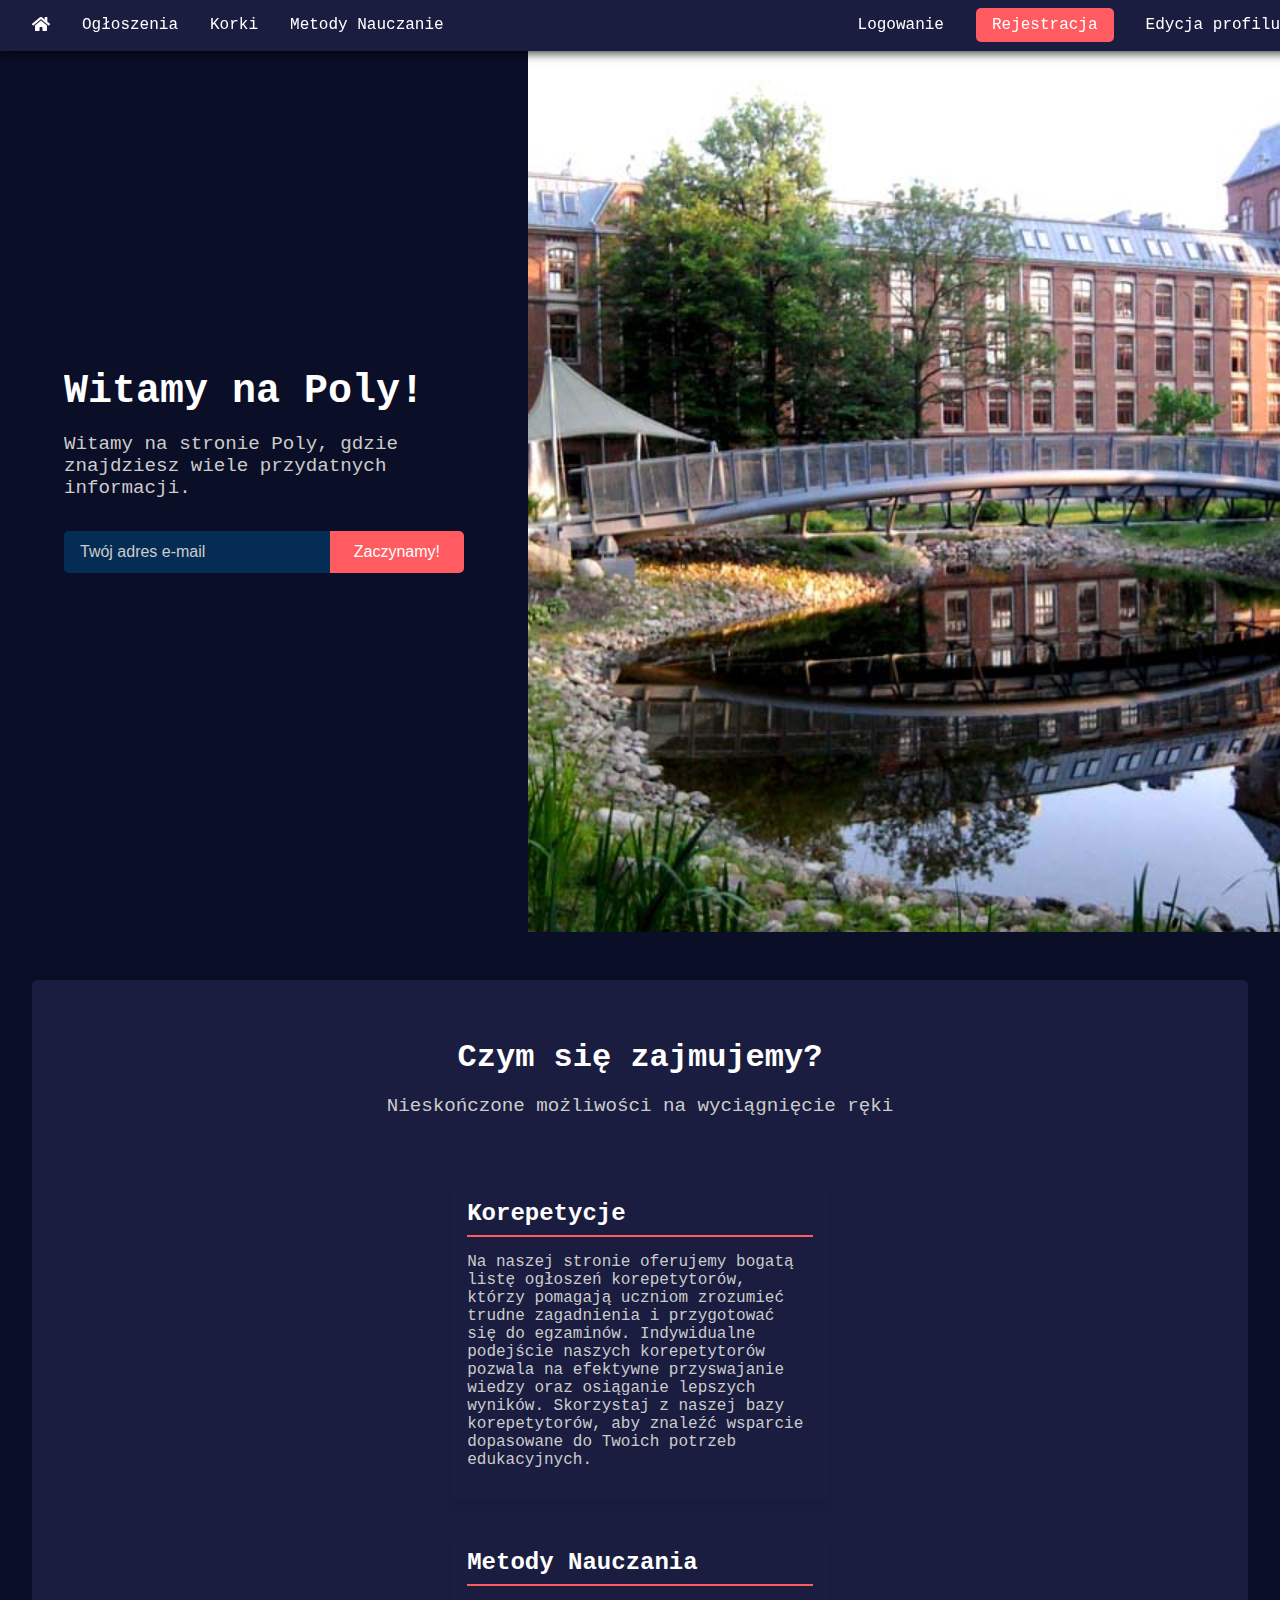
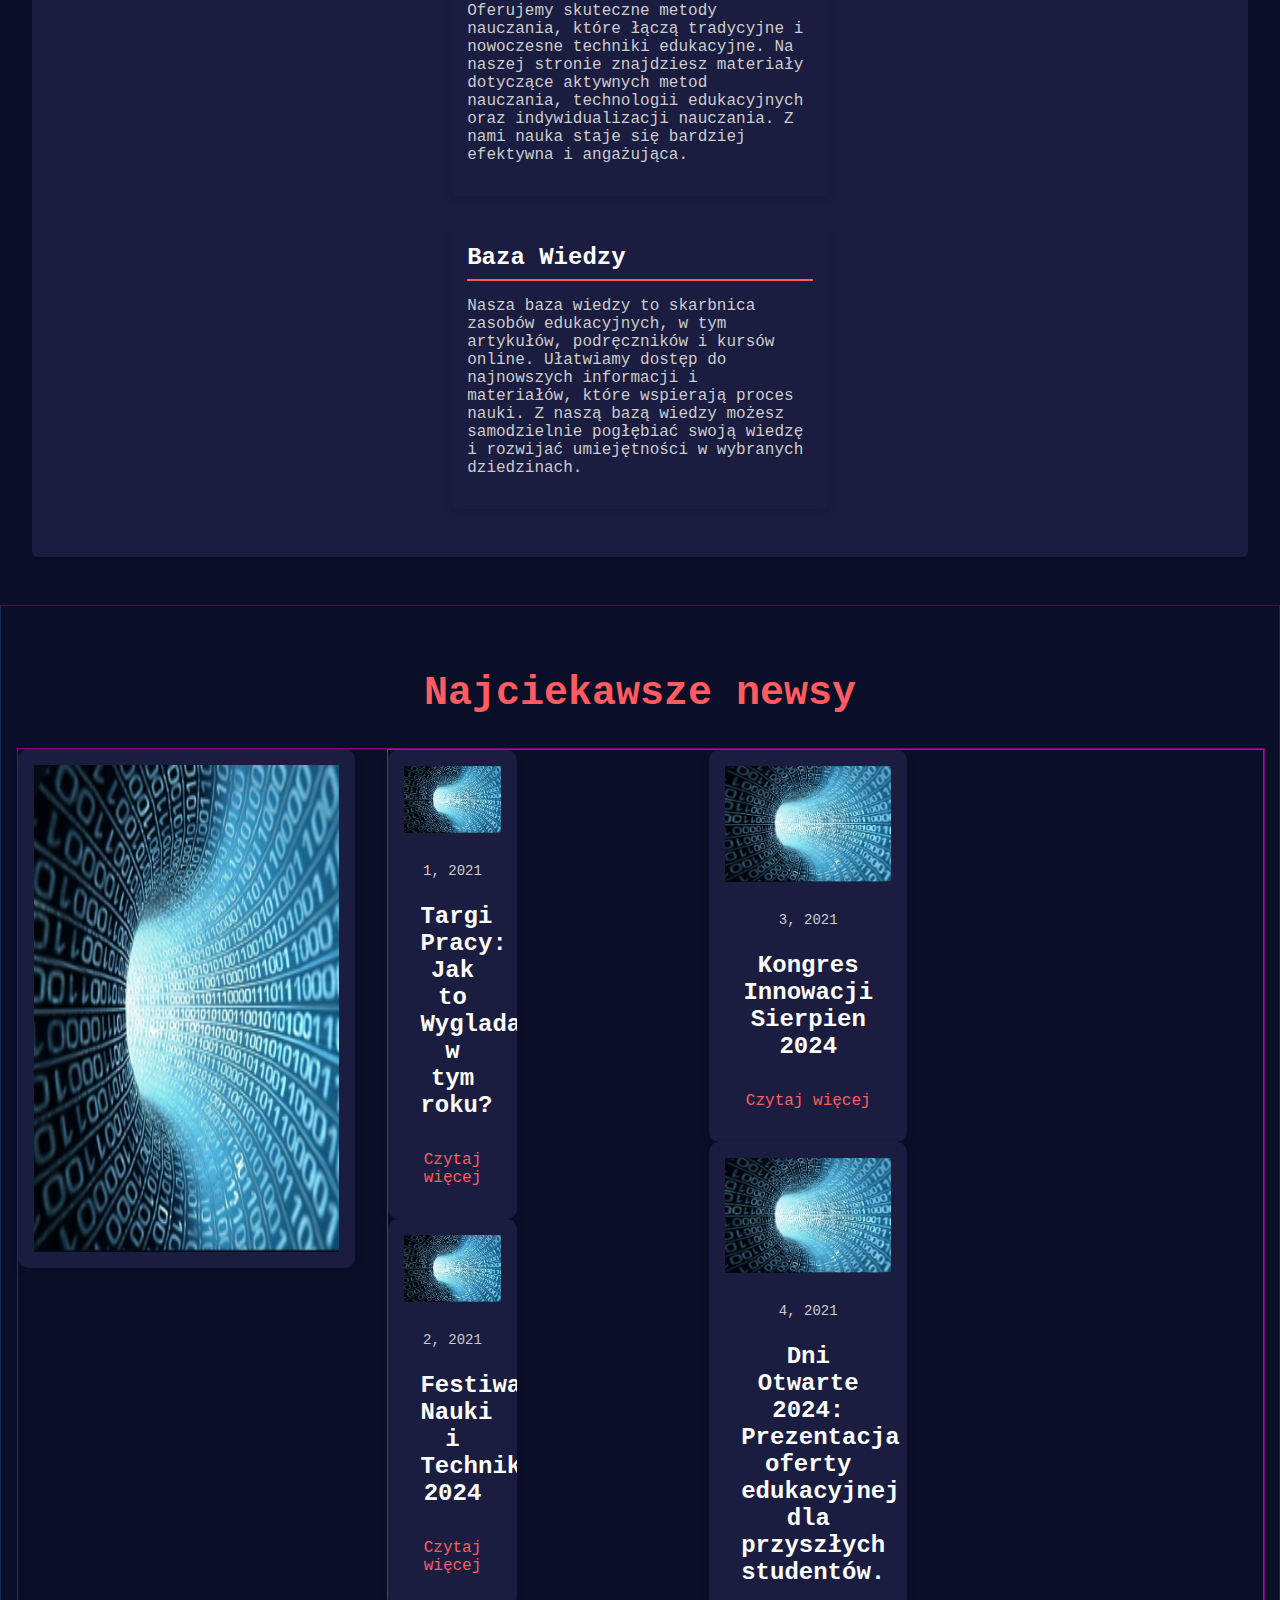
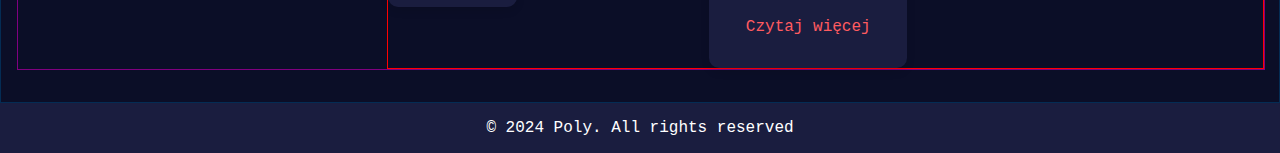
==== commit 54d5803d: "d" ====
--- a/index.html
+++ b/index.html
@@ -89,36 +89,42 @@
                     <a href="#" class="read-more">Czytaj więcej</a>
                 </div>
             </div>
-            <div class="post">
-                <img src="blogimg/s1.png" alt="Post Image 2">
-                <div class="post-content">
-                    <p class="post-date">1, 2021</p>
-                    <h3>Targi Pracy: Jak to Wygladało w tym roku?</h3>
-                    <a href="#" class="read-more">Czytaj więcej</a>
+            <div class="small-posts">
+                <div class="p1">
+                    <div class="post">
+                        <img src="blogimg/s1.png" alt="Post Image 2">
+                        <div class="post-content">
+                            <p class="post-date">1, 2021</p>
+                            <h3>Targi Pracy: Jak to Wygladało w tym roku?</h3>
+                            <a href="#" class="read-more">Czytaj więcej</a>
+                        </div>
+                    </div>
+                    <div class="post">
+                        <img src="blogimg/s1.png" alt="Post Image 3">
+                        <div class="post-content">
+                            <p class="post-date">2, 2021</p>
+                            <h3>Festiwal Nauki i Techniki 2024</h3>
+                            <a href="#" class="read-more">Czytaj więcej</a>
+                        </div>
+                    </div>
                 </div>
-            </div>
-            <div class="post">
-                <img src="blogimg/s1.png" alt="Post Image 3">
-                <div class="post-content">
-                    <p class="post-date">2, 2021</p>
-                    <h3>Festiwal Nauki i Techniki 2024</h3>
-                    <a href="#" class="read-more">Czytaj więcej</a>
-                </div>
-            </div>
-            <div class="post">
-                <img src="blogimg/s1.png" alt="Post Image 4">
-                <div class="post-content">
-                    <p class="post-date">3, 2021</p>
-                    <h3>Kongres Innowacji Sierpien 2024</h3>
-                    <a href="#" class="read-more">Czytaj więcej</a>
-                </div>
-            </div>
-            <div class="post">
-                <img src="blogimg/s1.png" alt="Post Image 5">
-                <div class="post-content">
-                    <p class="post-date">4, 2021</p>
-                    <h3>Dni Otwarte 2024: Prezentacja oferty edukacyjnej dla przyszłych studentów.</h3>
-                    <a href="#" class="read-more">Czytaj więcej</a>
+                <div class="p2">
+                    <div class="post">
+                        <img src="blogimg/s1.png" alt="Post Image 4">
+                        <div class="post-content">
+                            <p class="post-date">3, 2021</p>
+                            <h3>Kongres Innowacji Sierpien 2024</h3>
+                            <a href="#" class="read-more">Czytaj więcej</a>
+                        </div>
+                    </div>
+                    <div class="post">
+                        <img src="blogimg/s1.png" alt="Post Image 5">
+                        <div class="post-content">
+                            <p class="post-date">4, 2021</p>
+                            <h3>Dni Otwarte 2024: Prezentacja oferty edukacyjnej dla przyszłych studentów.</h3>
+                            <a href="#" class="read-more">Czytaj więcej</a>
+                        </div>
+                    </div>
                 </div>
             </div>
         </div>
--- a/styles.css
+++ b/styles.css
@@ -279,6 +279,7 @@
 }
 #blog {
   padding: 2rem 1rem;
+  border: #042c54 solid 1px;
   text-align: center;
 }
 
@@ -289,14 +290,23 @@
 }
 
 .blog-posts {
-  display: grid;
-  grid-template-columns: repeat(3, 1fr);
-  grid-template-rows: repeat(2, 1fr);
+  position: relative;
+  display: flex;
+  flex-direction: row;
+  justify-content: end;
+  width: 100%;
+  align-items:flex-start;
+  border: purple solid 1px;
   gap: 2rem;
 }
-
+.small-posts {
+  position: relative;
+  display: flex;
+  border: red solid 1px;
+}
 .post {
   background-color: #1a1d3f;
+  position: relative;
   border-radius: 10px;
   overflow: hidden;
   box-shadow: 0 4px 8px rgba(0, 0, 0, 0.1);
@@ -306,8 +316,10 @@
 }
 
 .post-large {
-  grid-column: span 2;
-  grid-row: span 2;
+  width: 50%;
+  height: 100hv;
+  display: flex;
+  position: relative;
 }
 
 .post img {
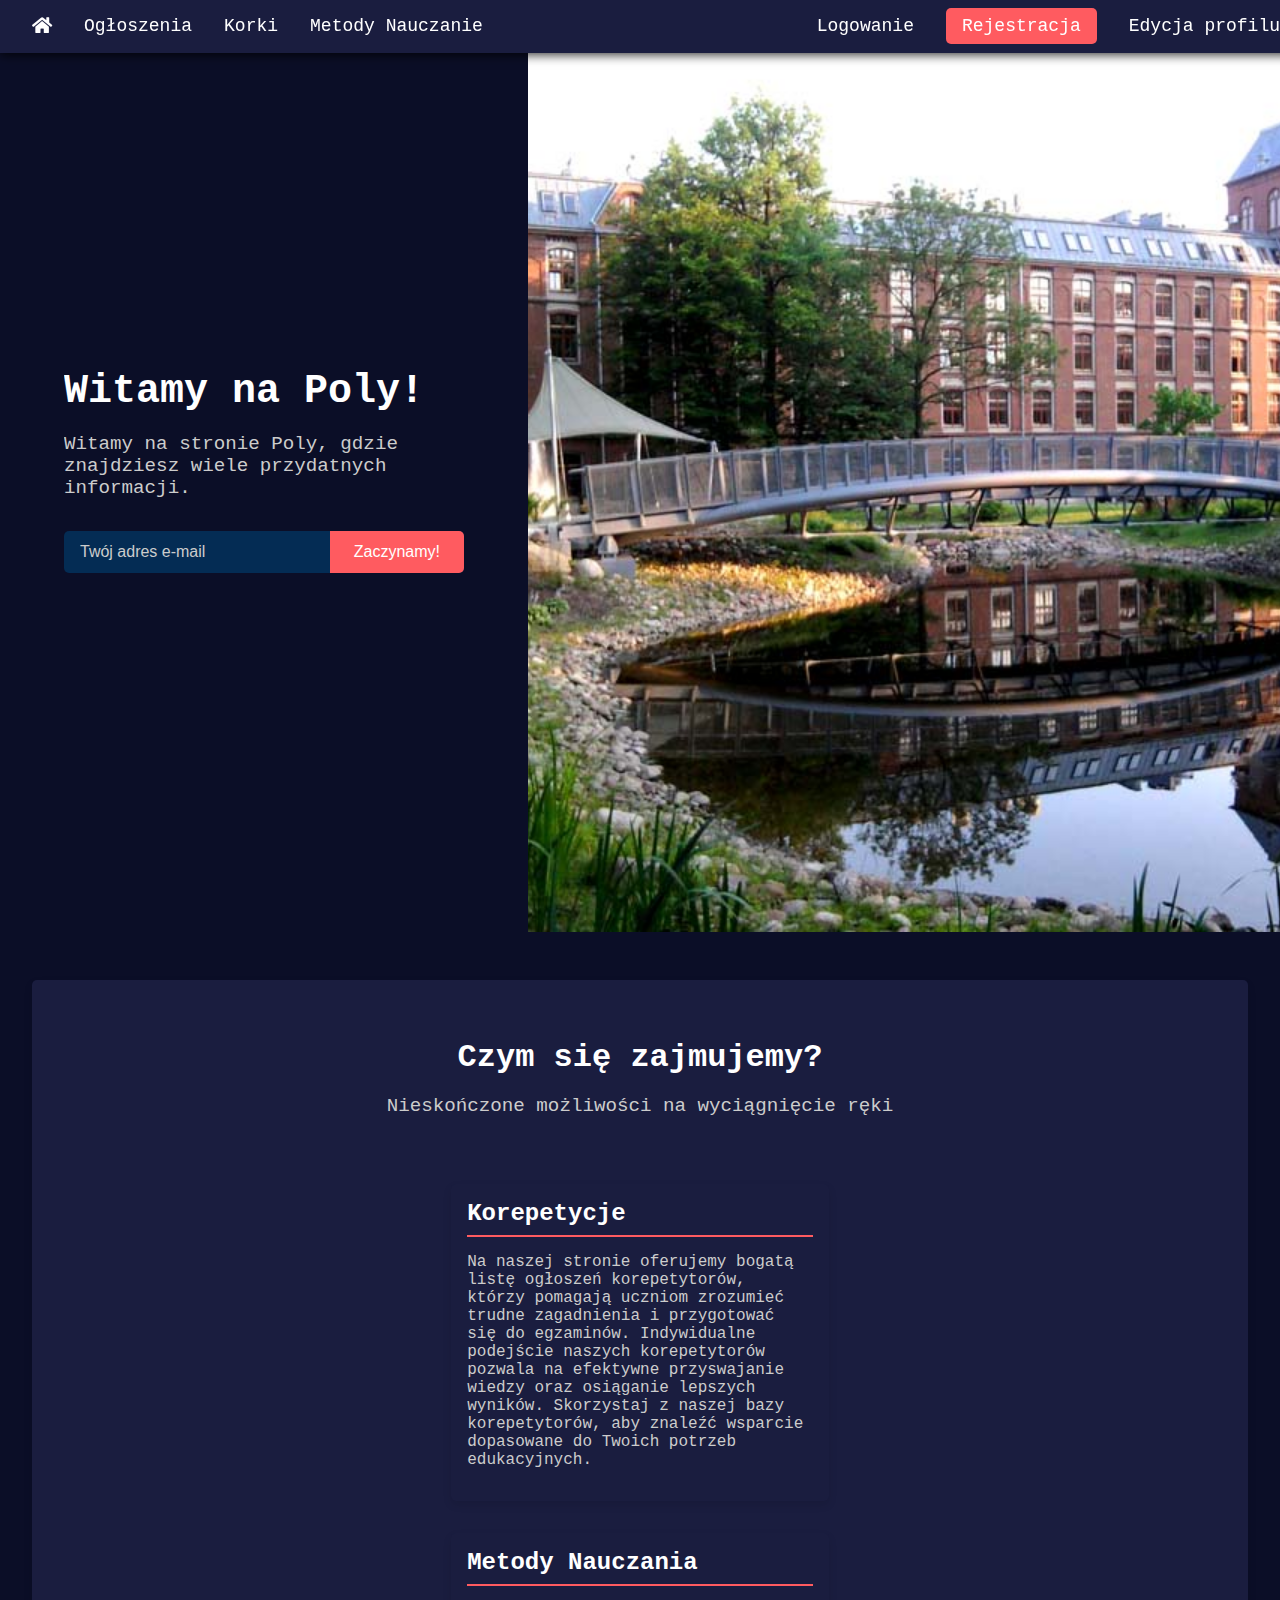
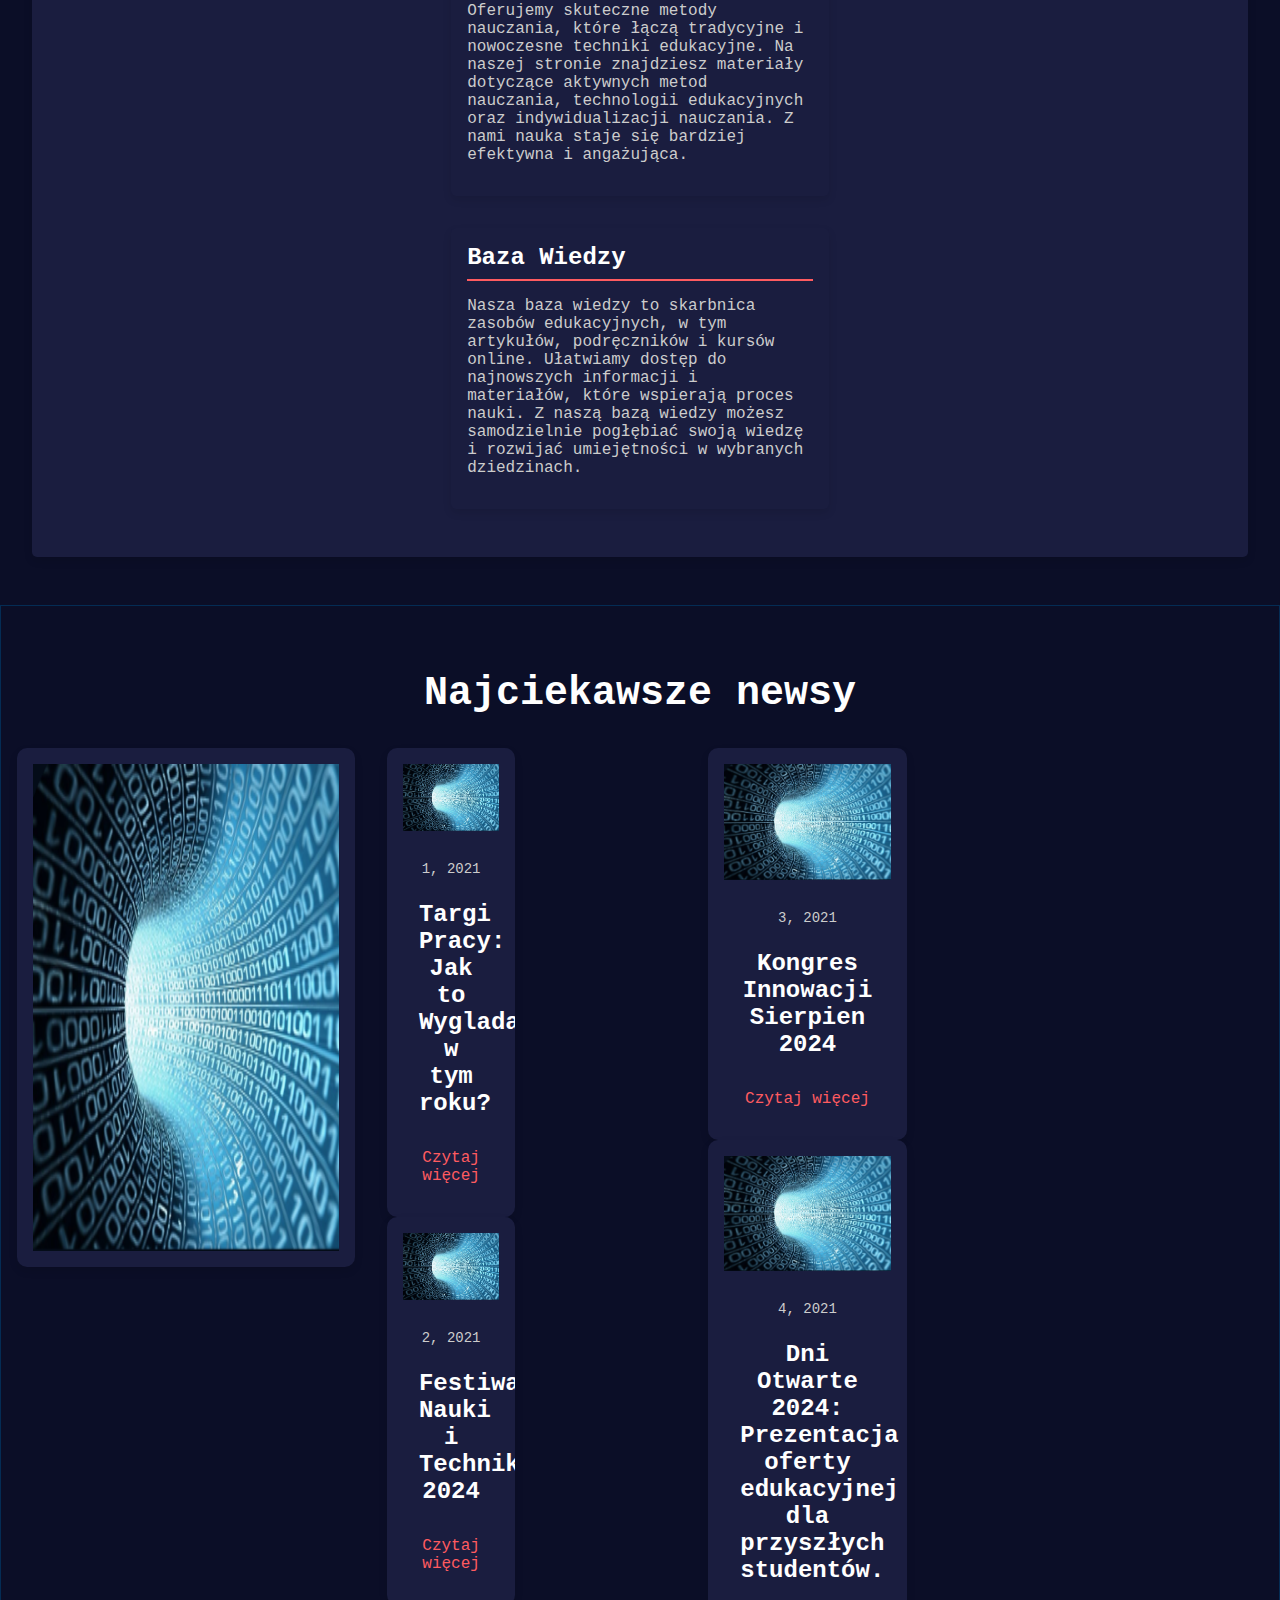
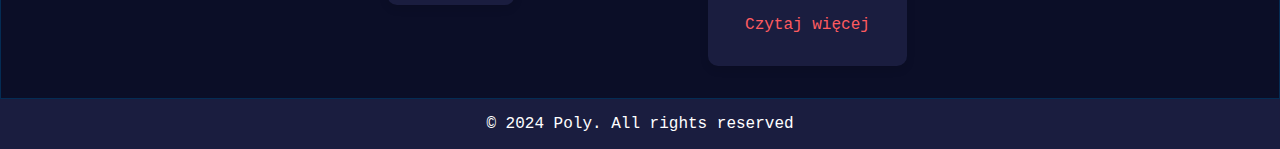
==== commit f5ad4cbb: "minor" ====
--- a/index.html
+++ b/index.html
@@ -1,6 +1,5 @@
 <!DOCTYPE html>
 <html>
-
 <head>
     <meta charset='utf-8'>
     <meta http-equiv='X-UA-Compatible' content='IE=edge'>
@@ -10,7 +9,6 @@
     <link rel='stylesheet' href='styles.css'>
     <link rel="stylesheet" href="https://cdnjs.cloudflare.com/ajax/libs/font-awesome/5.15.4/css/all.min.css">
 </head>
-
 <body>
     <header>
         <nav>
@@ -74,7 +72,6 @@
                             nauki. Z naszą bazą wiedzy możesz samodzielnie pogłębiać swoją wiedzę i rozwijać
                             umiejętności w wybranych dziedzinach.</p>
                     </div>
-
                 </div>
         </section>
     </div>
@@ -135,4 +132,4 @@
     <script src='script.js'></script>
 </body>
 
-</html>+</html>
--- a/styles.css
+++ b/styles.css
@@ -41,16 +41,23 @@
   margin: 0 15px;
 }
 
-.header ul li a {
+header ul li a {
   text-decoration: none;
   color: #ffffff;
   font-size: 18px;
-  transition: color 0.3s ease-in-out;
-}
-
-.header ul li a:hover {
-  color: #f39c12;
-}
+  transition: color 0.3s ease-in-out, transform 0.3s ease-in-out;
+}
+
+header ul li a:hover {
+  color: #ff5b60;
+  transform: scale(1.1);
+}
+
+header ul li .sign-up:hover {
+  background-color: #ff3b40;
+  transform: scale(1.1);
+}
+
 
 .header ul li a i {
   font-size: 20px;
@@ -285,7 +292,7 @@
 
 #blog h2 {
   font-size: 2.5rem;
-  color: #ff5b60;
+  /* color: #ff5b60; */
   margin-bottom: 2rem;
 }
 
@@ -296,13 +303,13 @@
   justify-content: end;
   width: 100%;
   align-items:flex-start;
-  border: purple solid 1px;
+  /* border: purple solid 1px; */
   gap: 2rem;
 }
 .small-posts {
   position: relative;
   display: flex;
-  border: red solid 1px;
+  /* border: red solid 1px; */
 }
 .post {
   background-color: #1a1d3f;
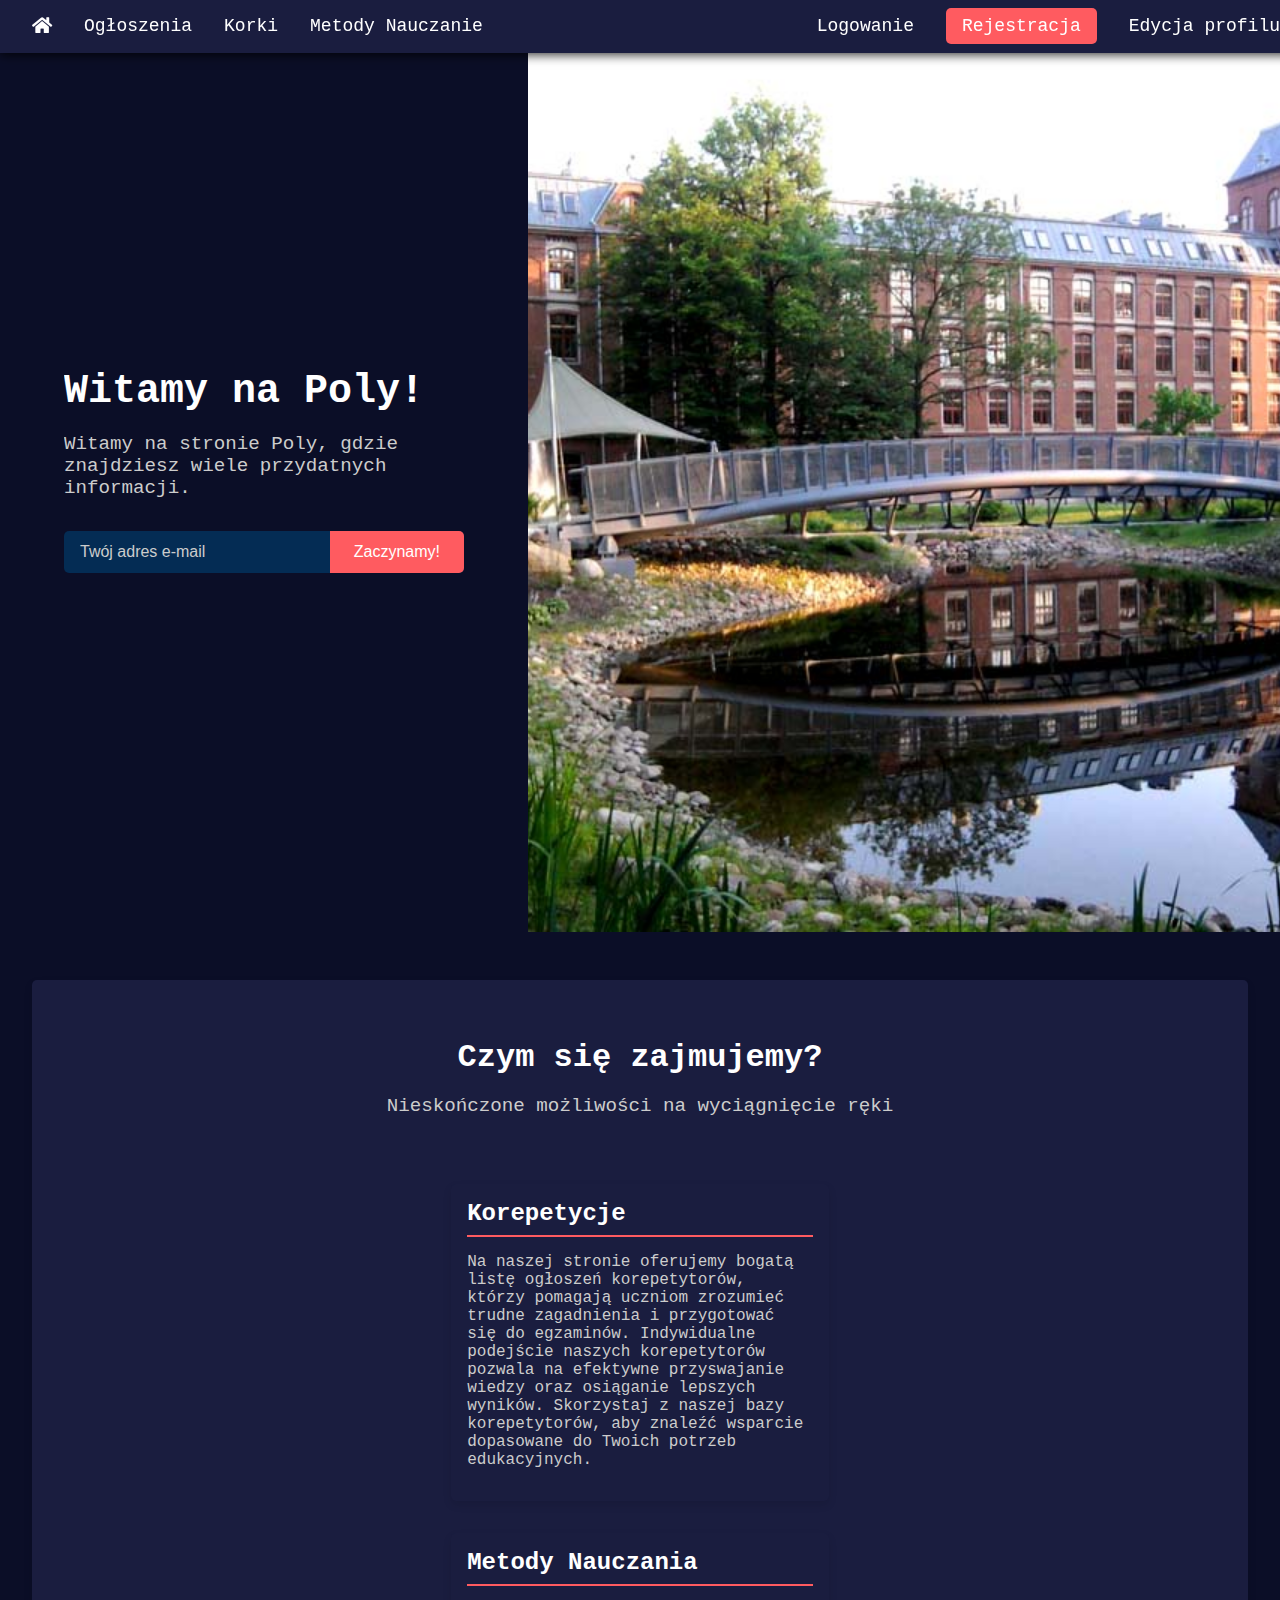
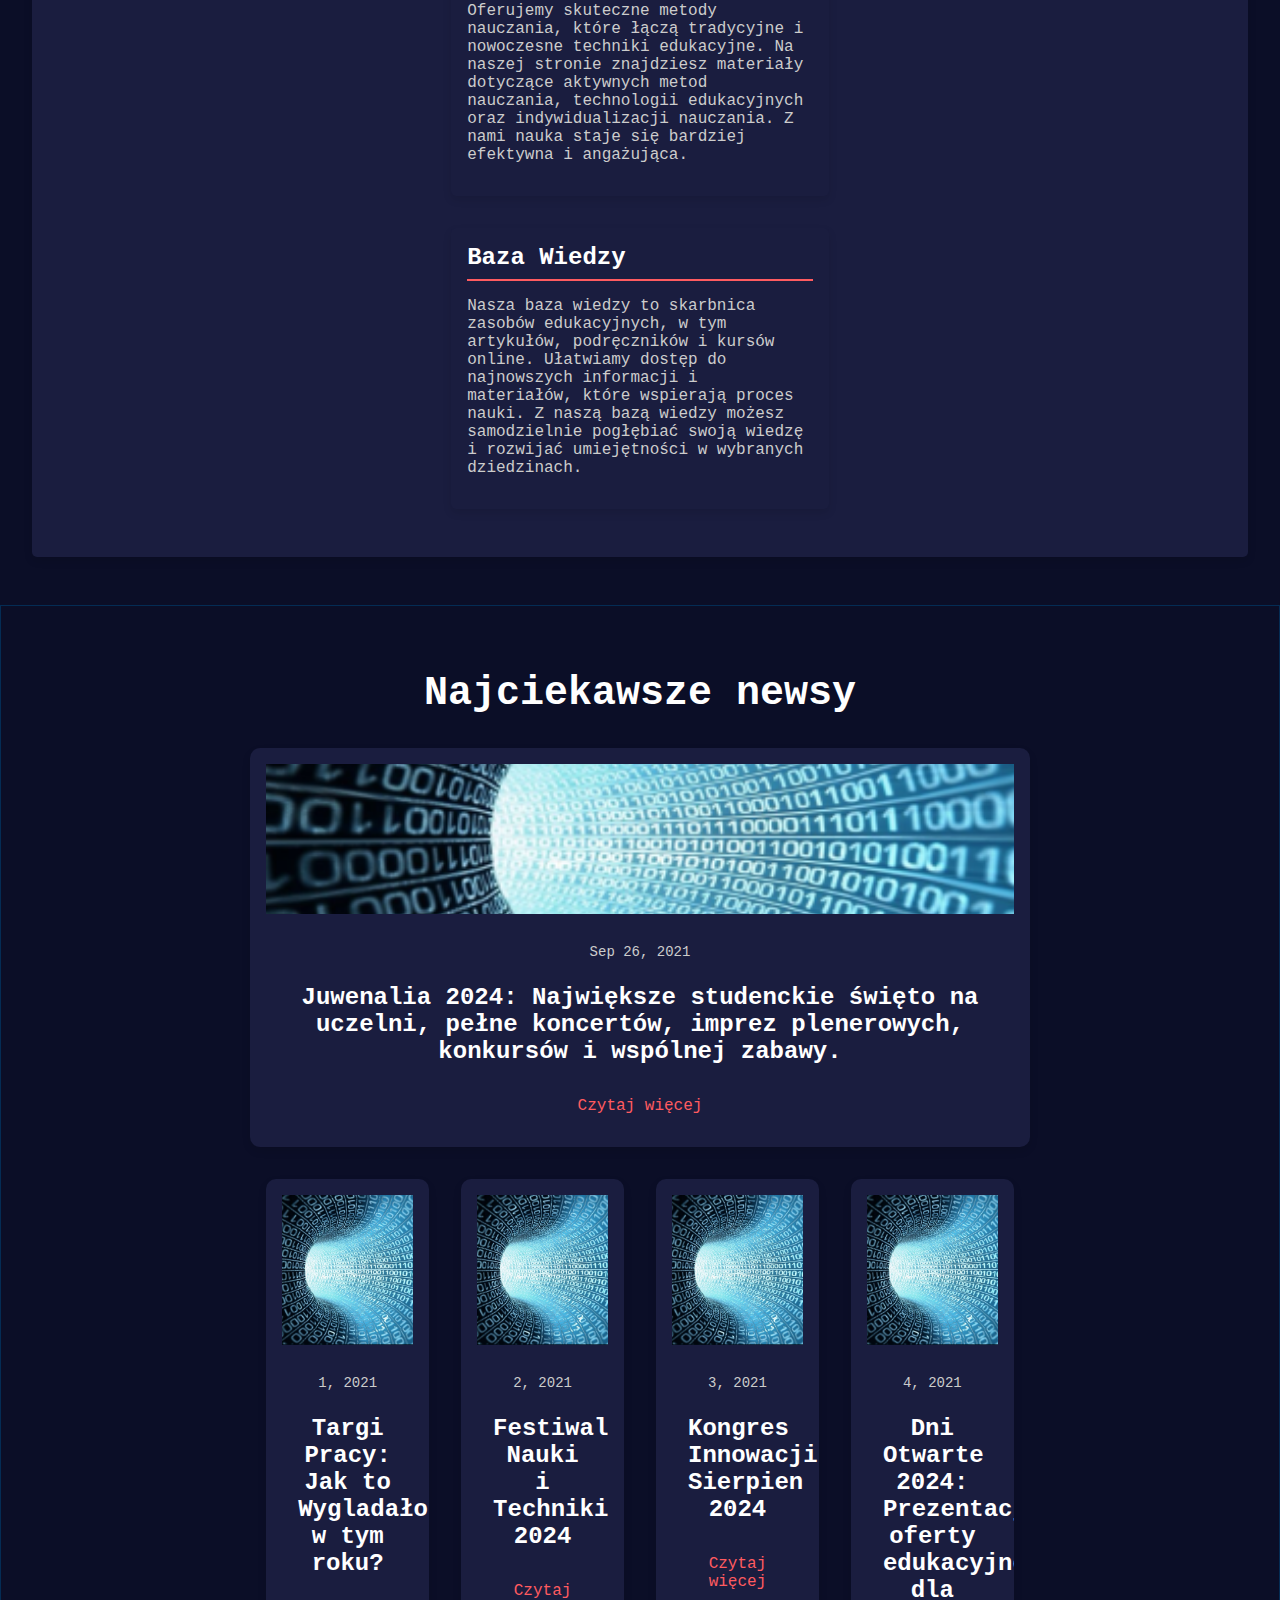
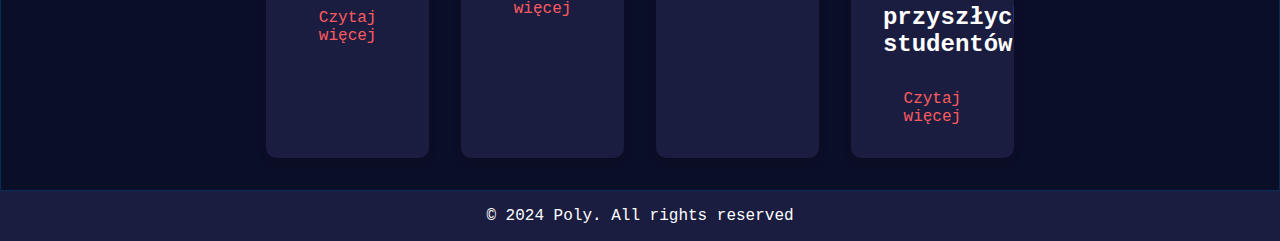
==== commit 6d2e57c8: "center div" ====
--- a/index.html
+++ b/index.html
@@ -78,53 +78,50 @@
     <section id="blog" class="s3">
         <h2>Najciekawsze newsy</h2>
         <div class="blog-posts">
-            <div class="post post-large">
-                <img src="blogimg/s1.png" alt="Post Image 1">
-                <div class="post-content">
-                    <p class="post-date">Sep 26, 2021</p>
-                    <h3>Juwenalia 2024: Największe studenckie święto na uczelni, pełne koncertów, imprez plenerowych, konkursów i wspólnej zabawy.</h3>
-                    <a href="#" class="read-more">Czytaj więcej</a>
-                </div>
+          <div class="post post-large">
+            <img src="blogimg/s1.png" alt="Post Image 1">
+            <div class="post-content">
+              <p class="post-date">Sep 26, 2021</p>
+              <h3>Juwenalia 2024: Największe studenckie święto na uczelni, pełne koncertów, imprez plenerowych, konkursów i wspólnej zabawy.</h3>
+              <a href="#" class="read-more">Czytaj więcej</a>
             </div>
-            <div class="small-posts">
-                <div class="p1">
-                    <div class="post">
-                        <img src="blogimg/s1.png" alt="Post Image 2">
-                        <div class="post-content">
-                            <p class="post-date">1, 2021</p>
-                            <h3>Targi Pracy: Jak to Wygladało w tym roku?</h3>
-                            <a href="#" class="read-more">Czytaj więcej</a>
-                        </div>
-                    </div>
-                    <div class="post">
-                        <img src="blogimg/s1.png" alt="Post Image 3">
-                        <div class="post-content">
-                            <p class="post-date">2, 2021</p>
-                            <h3>Festiwal Nauki i Techniki 2024</h3>
-                            <a href="#" class="read-more">Czytaj więcej</a>
-                        </div>
-                    </div>
-                </div>
-                <div class="p2">
-                    <div class="post">
-                        <img src="blogimg/s1.png" alt="Post Image 4">
-                        <div class="post-content">
-                            <p class="post-date">3, 2021</p>
-                            <h3>Kongres Innowacji Sierpien 2024</h3>
-                            <a href="#" class="read-more">Czytaj więcej</a>
-                        </div>
-                    </div>
-                    <div class="post">
-                        <img src="blogimg/s1.png" alt="Post Image 5">
-                        <div class="post-content">
-                            <p class="post-date">4, 2021</p>
-                            <h3>Dni Otwarte 2024: Prezentacja oferty edukacyjnej dla przyszłych studentów.</h3>
-                            <a href="#" class="read-more">Czytaj więcej</a>
-                        </div>
-                    </div>
-                </div>
+          </div>
+          <div class="small-posts">
+            <div class="post">
+              <img src="blogimg/s1.png" alt="Post Image 2">
+              <div class="post-content">
+                <p class="post-date">1, 2021</p>
+                <h3>Targi Pracy: Jak to Wygladało w tym roku?</h3>
+                <a href="#" class="read-more">Czytaj więcej</a>
+              </div>
             </div>
+            <div class="post">
+              <img src="blogimg/s1.png" alt="Post Image 3">
+              <div class="post-content">
+                <p class="post-date">2, 2021</p>
+                <h3>Festiwal Nauki i Techniki 2024</h3>
+                <a href="#" class="read-more">Czytaj więcej</a>
+              </div>
+            </div>
+            <div class="post">
+              <img src="blogimg/s1.png" alt="Post Image 4">
+              <div class="post-content">
+                <p class="post-date">3, 2021</p>
+                <h3>Kongres Innowacji Sierpien 2024</h3>
+                <a href="#" class="read-more">Czytaj więcej</a>
+              </div>
+            </div>
+            <div class="post">
+              <img src="blogimg/s1.png" alt="Post Image 5">
+              <div class="post-content">
+                <p class="post-date">4, 2021</p>
+                <h3>Dni Otwarte 2024: Prezentacja oferty edukacyjnej dla przyszłych studentów.</h3>
+                <a href="#" class="read-more">Czytaj więcej</a>
+              </div>
+            </div>
+          </div>
         </div>
+      </section>     
     </section>
 
     </div>
--- a/styles.css
+++ b/styles.css
@@ -267,7 +267,6 @@
     border-color: orange;
   }
 }
-
 #what-we-do,
 #blog {
   padding: 2rem 1rem;
@@ -292,47 +291,42 @@
 
 #blog h2 {
   font-size: 2.5rem;
-  /* color: #ff5b60; */
   margin-bottom: 2rem;
 }
 
 .blog-posts {
-  position: relative;
-  display: flex;
-  flex-direction: row;
-  justify-content: end;
-  width: 100%;
-  align-items:flex-start;
-  /* border: purple solid 1px; */
+  display: flex;
+  flex-direction: column;
+  align-items: center;
   gap: 2rem;
 }
+
+.post-large {
+  width: 60%;
+  height: auto;
+}
+
 .small-posts {
-  position: relative;
-  display: flex;
-  /* border: red solid 1px; */
-}
+  display: flex;
+  justify-content: center;
+  width: 60%;
+  gap: 2rem;
+}
+
 .post {
   background-color: #1a1d3f;
-  position: relative;
   border-radius: 10px;
   overflow: hidden;
   box-shadow: 0 4px 8px rgba(0, 0, 0, 0.1);
-  transition:
-    transform 0.3s ease,
-    box-shadow 0.3s ease;
-}
-
-.post-large {
-  width: 50%;
-  height: 100hv;
-  display: flex;
-  position: relative;
+  transition: transform 0.3s ease, box-shadow 0.3s ease;
+  display: flex;
+  flex-direction: column;
 }
 
 .post img {
   width: 100%;
-  height: auto;
-  display: block;
+  height: 150px;
+  object-fit: cover;
 }
 
 .post-content {
